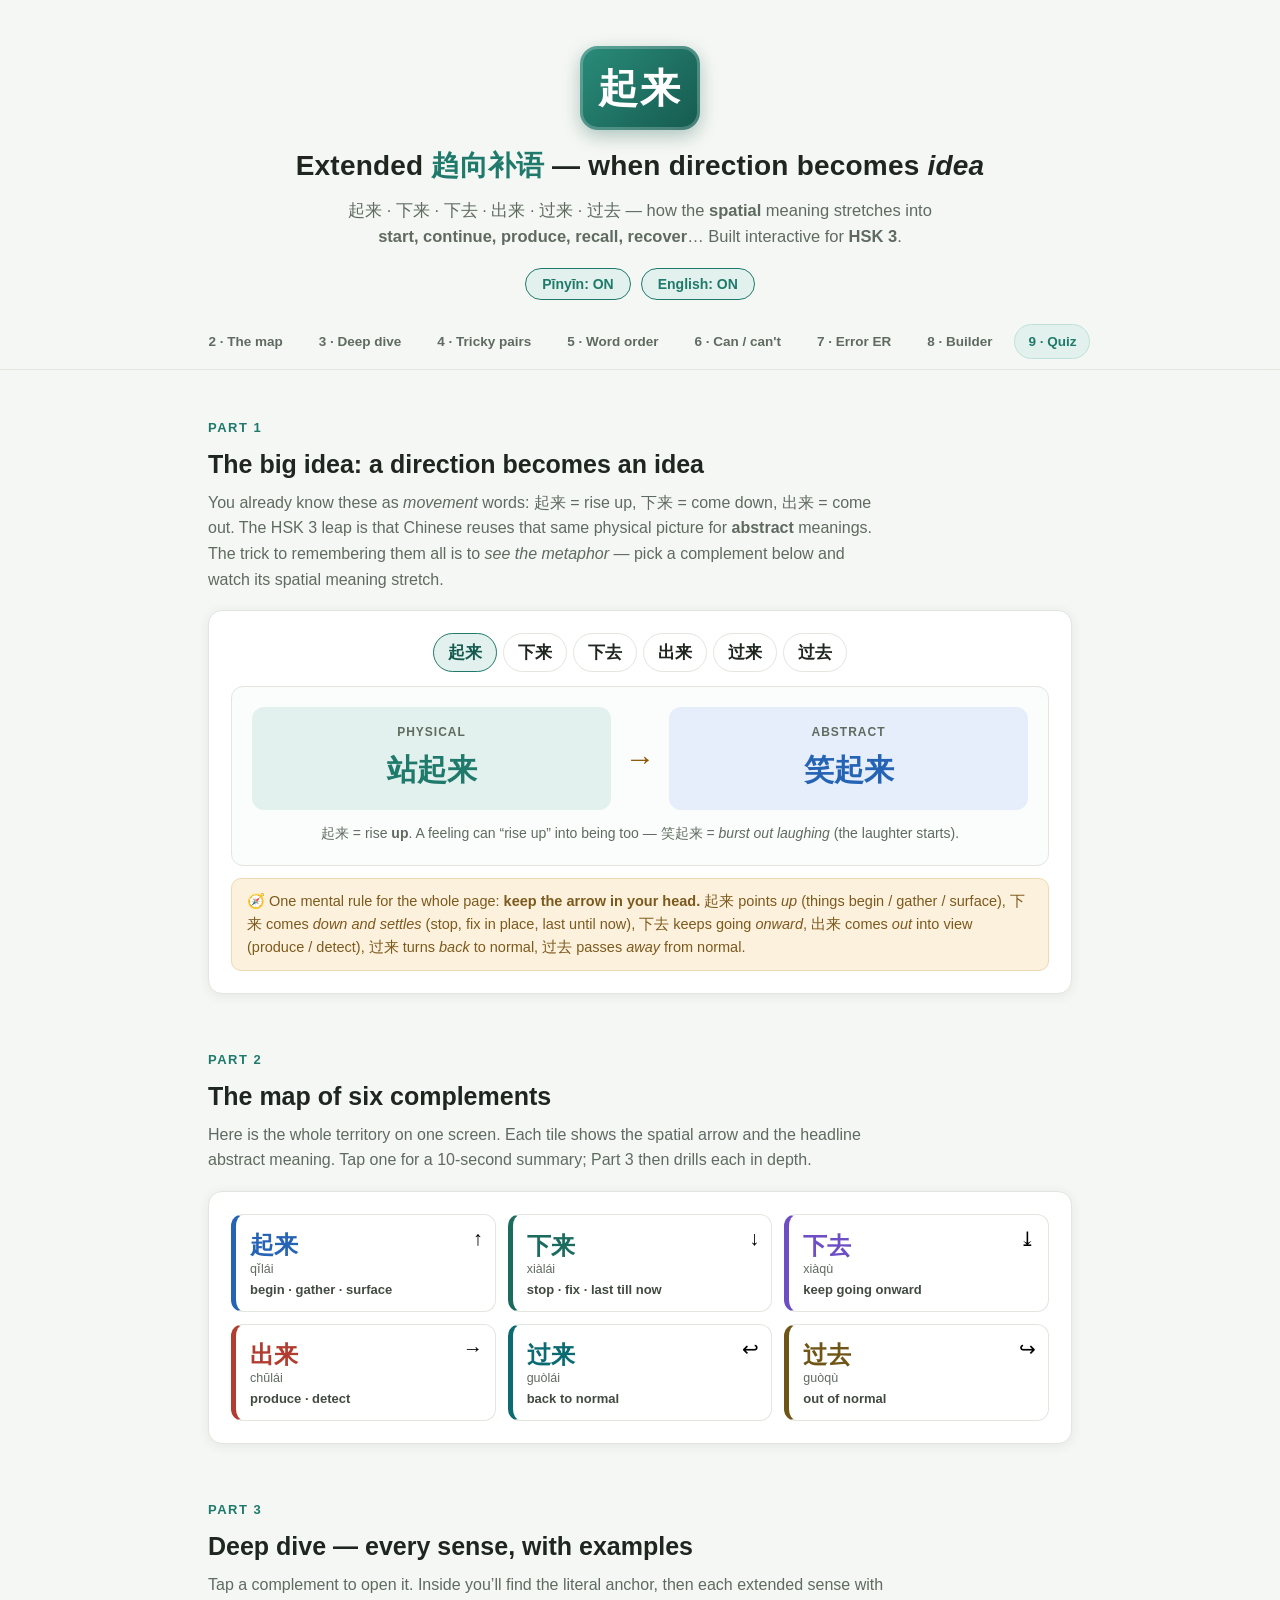
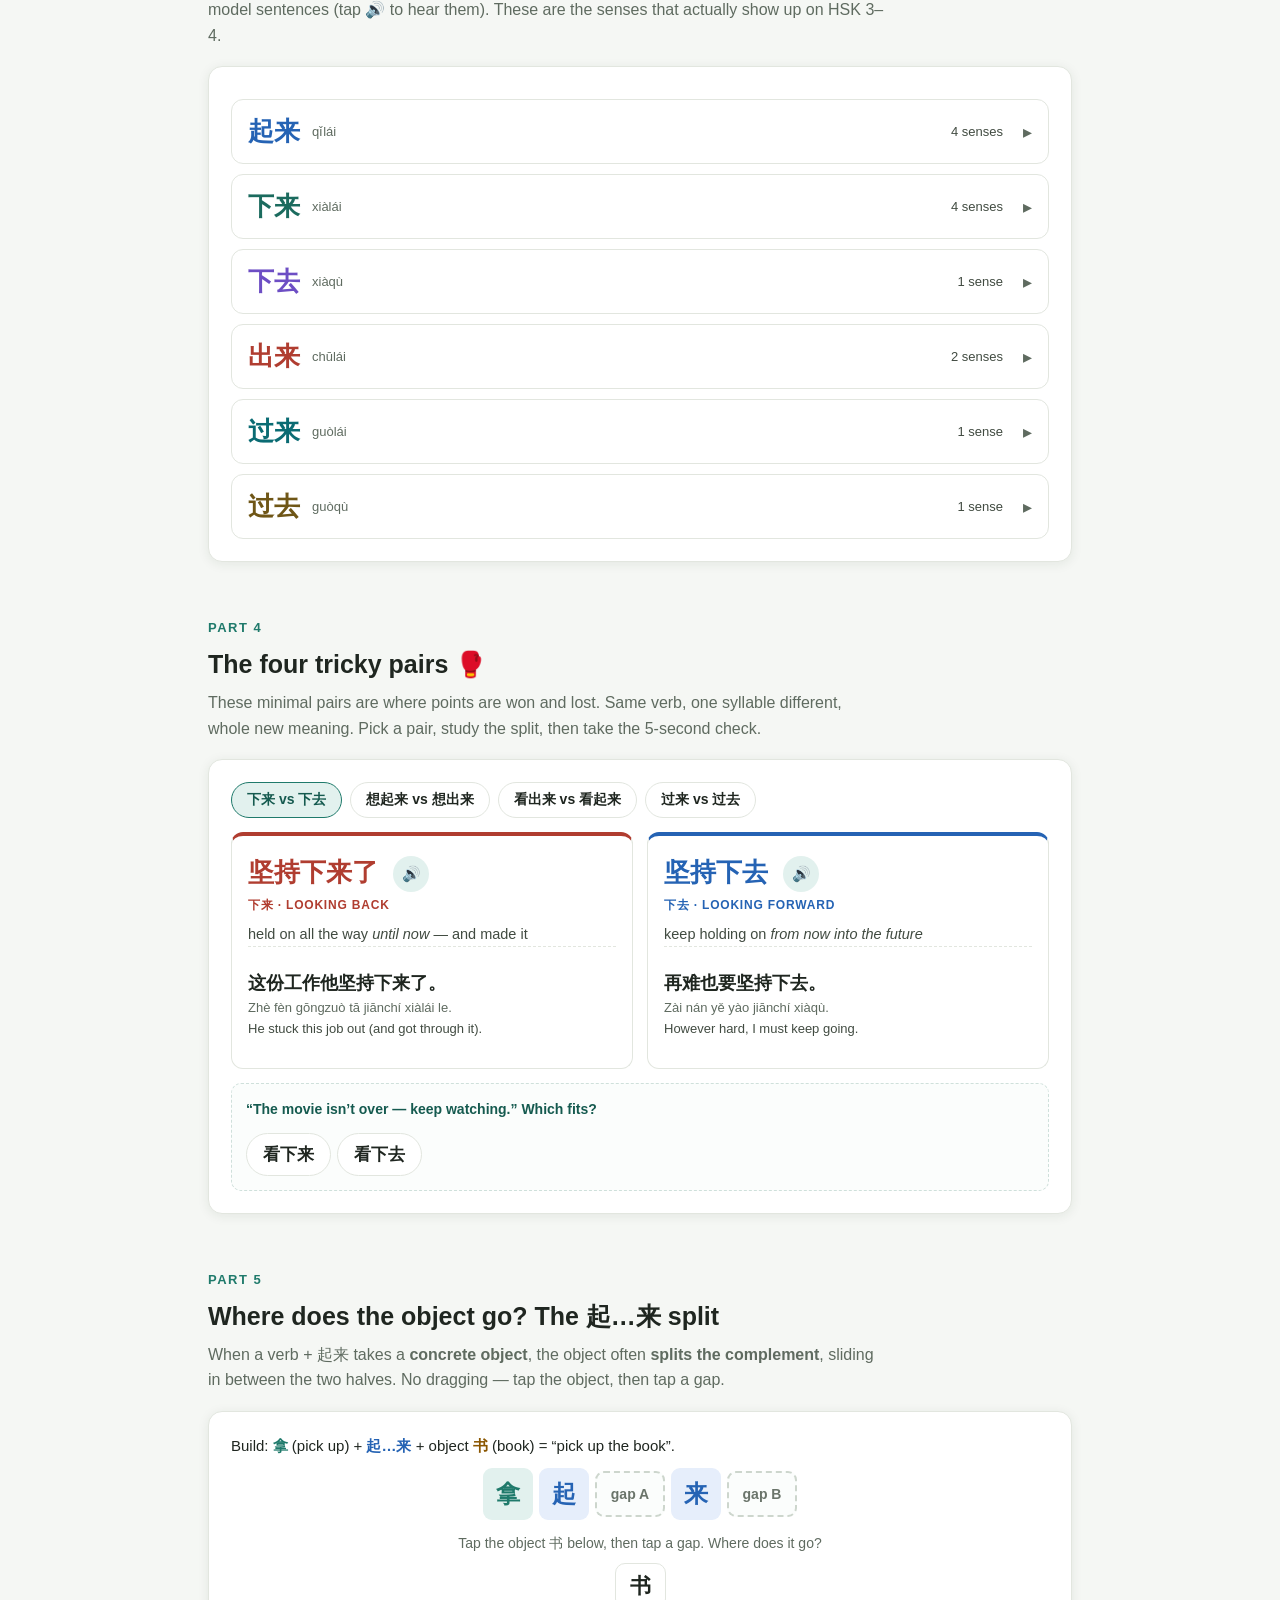
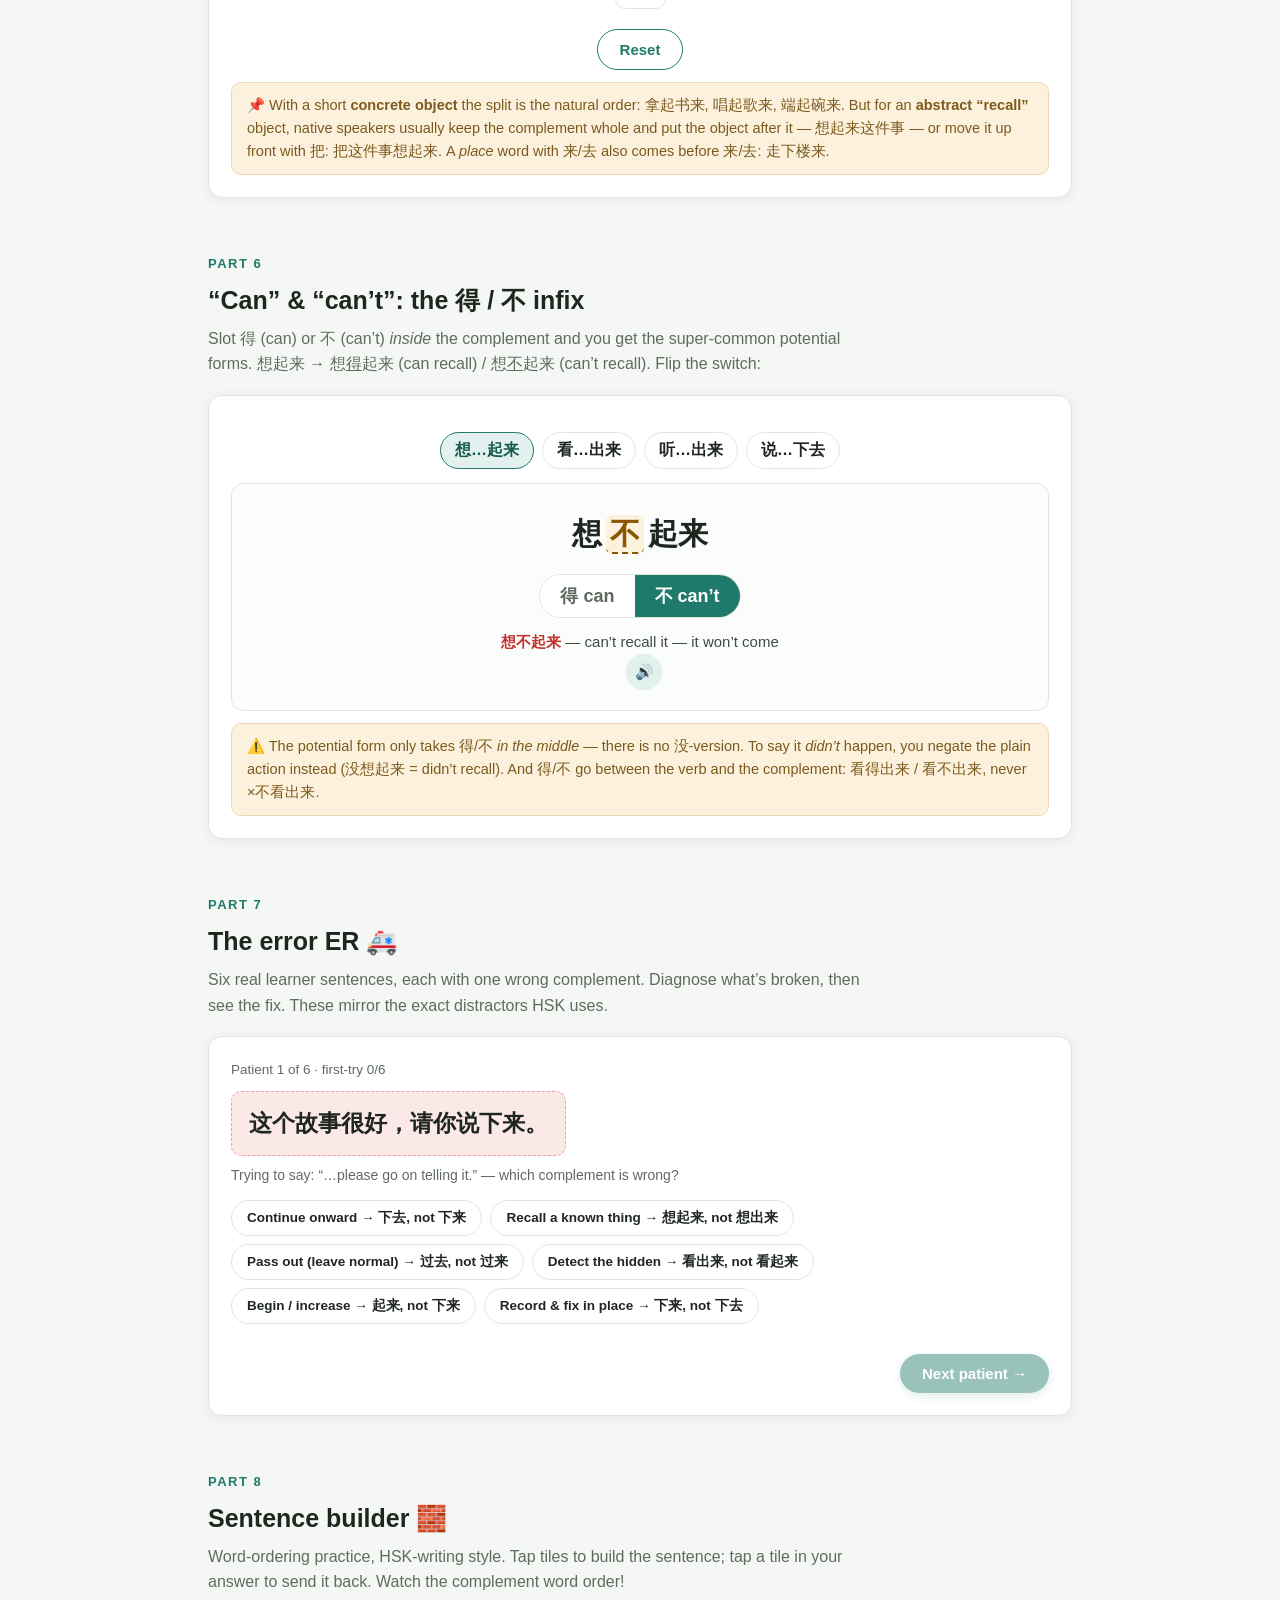
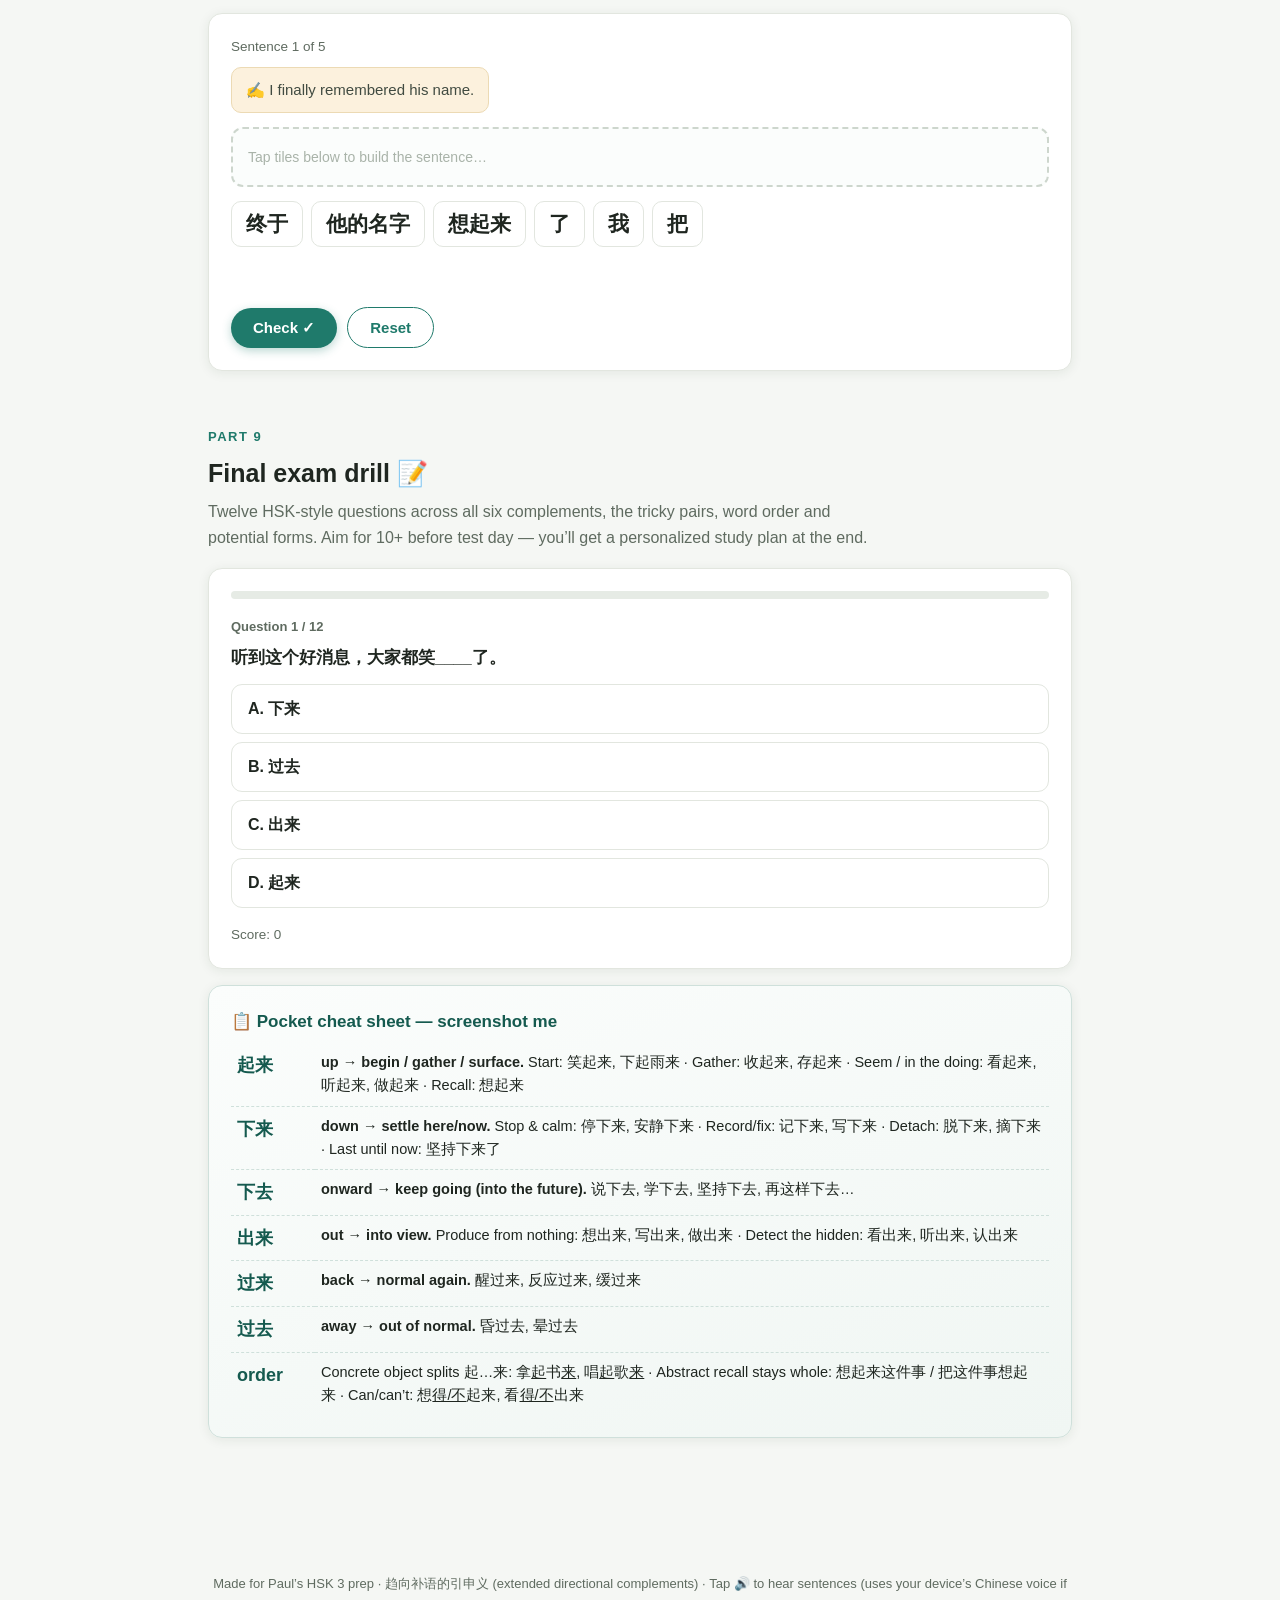
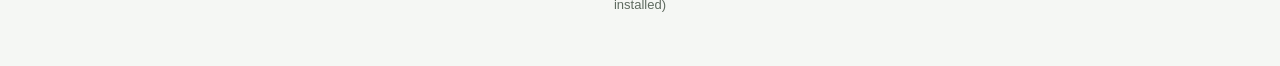
==== directional-complements/index.html @ 47e2c1ad "Add files via upload" ====
<!DOCTYPE html>
<html lang="en">
<head>
<meta charset="UTF-8">
<meta name="viewport" content="width=device-width, initial-scale=1.0">
<title>趋向补语的引申义 — Extended Directional Complements · HSK 3</title>
<style>
  :root{
    --paper:#f5f7f4; --card:#ffffff; --ink:#1f2620; --muted:#5f6b60;
    --teal:#1f7a6b; --teal-soft:#e2f1ee; --teal-deep:#155a4f;
    --amber:#8a5600; --amber-soft:#fcf1dd;
    --rise:#2563b4; --rise-soft:#e6eefb;        /* 起来 up */
    --settle:#1b6b5e; --settle-soft:#e2f1ee;    /* 下来 settle */
    --flow:#6d4ec4; --flow-soft:#efeafb;        /* 下去 continue */
    --emerge:#b03d30; --emerge-soft:#fbe9e6;    /* 出来 out */
    --back:#0a6b73; --back-soft:#dcf1f2;        /* 过来 regain */
    --away:#6f5616; --away-soft:#f7efd6;        /* 过去 lose */
    --green:#247a52; --green-soft:#e4f4ec;
    --red:#c2342c; --red-soft:#fbe9e7;
    --line:#e2e6df; --shadow:0 2px 12px rgba(30,45,30,.08);
    --radius:14px;
    --hanzi:"PingFang SC","Hiragino Sans GB","Noto Sans SC","Microsoft YaHei",sans-serif;
  }
  *{box-sizing:border-box;margin:0;padding:0}
  html{scroll-behavior:smooth}
  body{
    background:var(--paper); color:var(--ink);
    font-family:-apple-system,BlinkMacSystemFont,"Segoe UI",Roboto,"Helvetica Neue",Arial,var(--hanzi);
    line-height:1.6;
  }
  .zh{font-family:var(--hanzi)}
  main{max-width:900px;margin:0 auto;padding:0 18px 90px}

  /* header */
  header{text-align:center;padding:46px 18px 14px;max-width:900px;margin:0 auto}
  .seal{
    display:inline-flex;align-items:center;justify-content:center;gap:2px;
    padding:10px 18px;border-radius:18px;
    background:linear-gradient(135deg,#2a8c7a,#155a4f);
    color:#fff;font-size:40px;font-family:var(--hanzi);font-weight:700;
    box-shadow:0 6px 18px rgba(21,90,79,.32), inset 0 0 0 3px rgba(255,255,255,.22);
    margin-bottom:14px;user-select:none;letter-spacing:2px;
  }
  header h1{font-size:28px;letter-spacing:.2px}
  header h1 .zh{color:var(--teal)}
  header .sub{color:var(--muted);font-size:16.5px;max-width:600px;margin:8px auto 0}
  .toggles{display:flex;gap:10px;justify-content:center;margin-top:18px;flex-wrap:wrap}
  .toggle{
    border:1.5px solid var(--line);background:var(--card);color:var(--muted);
    border-radius:999px;padding:7px 16px;font-size:14px;cursor:pointer;transition:all .2s;font-weight:600;
  }
  .toggle.on{border-color:var(--teal);color:var(--teal);background:var(--teal-soft)}
  .toggle:focus-visible{outline:2px solid var(--teal);outline-offset:2px}

  /* nav */
  nav{
    position:sticky;top:0;z-index:50;background:rgba(245,247,244,.93);
    -webkit-backdrop-filter:blur(8px);backdrop-filter:blur(8px);border-bottom:1px solid var(--line);
    padding:10px 12px;margin-bottom:8px;
  }
  .nav-inner{max-width:900px;margin:0 auto;display:flex;gap:8px;overflow-x:auto;scrollbar-width:none}
  .nav-inner::-webkit-scrollbar{display:none}
  nav a{
    flex:0 0 auto;text-decoration:none;color:var(--muted);font-size:13.5px;font-weight:600;
    padding:6px 13px;border-radius:999px;border:1px solid transparent;white-space:nowrap;
  }
  nav a.active{color:var(--teal);background:var(--teal-soft);border-color:#bfe0d8}
  nav a:focus-visible{outline:2px solid var(--teal);outline-offset:2px}

  /* sections / cards */
  section{padding-top:36px;scroll-margin-top:64px}
  .kicker{color:var(--teal);font-weight:700;font-size:13px;text-transform:uppercase;letter-spacing:1.5px}
  section>h2{font-size:25px;margin:4px 0 6px}
  .lede{color:var(--muted);max-width:680px;margin-bottom:18px;font-size:16px}
  .card{
    background:var(--card);border:1px solid var(--line);border-radius:var(--radius);
    box-shadow:var(--shadow);padding:22px;margin-bottom:16px;
  }
  .pill-note{
    display:block;background:var(--amber-soft);border:1px solid #ecdab4;color:#7c5a1d;
    border-radius:10px;padding:11px 15px;font-size:14.5px;margin-top:12px;
  }

  /* example rows */
  .ex{padding:12px 0;border-top:1px dashed var(--line)}
  .ex:first-child{border-top:none}
  .ex .zh-line{font-family:var(--hanzi);font-size:21px;font-weight:600}
  .ex .py{color:var(--muted);font-size:14.5px;margin-top:1px}
  .ex .en{color:#414b41;font-size:14.5px;margin-top:1px}
  body.hide-py .py{display:none}
  body.hide-en .en{display:none}
  .hl{border-radius:5px;padding:0 3px;font-weight:800}
  .speak{
    border:none;background:var(--teal-soft);color:var(--teal);cursor:pointer;
    width:36px;height:36px;border-radius:50%;font-size:15px;vertical-align:middle;
    margin-left:8px;transition:transform .15s;
  }
  .speak:hover{transform:scale(1.12)}
  .speak:focus-visible{outline:2px solid var(--teal);outline-offset:2px}

  .btn{
    display:inline-block;border:none;background:var(--teal);color:#fff;font-weight:700;
    font-size:15px;padding:11px 22px;border-radius:999px;cursor:pointer;margin-top:14px;
    box-shadow:0 3px 10px rgba(31,122,107,.3);transition:all .2s;
  }
  .btn:hover{background:var(--teal-deep);transform:translateY(-1px)}
  .btn:focus-visible{outline:2px solid var(--teal-deep);outline-offset:2px}
  .btn.secondary{background:var(--card);color:var(--teal);border:1.5px solid var(--teal);box-shadow:none}
  .btn:disabled{opacity:.45;cursor:default;transform:none}

  footer{text-align:center;color:var(--muted);font-size:13px;padding:30px 18px 50px;max-width:900px;margin:0 auto}

  /* ---- metaphor stage (section 1) ---- */
  .stage{background:#fbfdfc;border:1px solid var(--line);border-radius:12px;padding:20px;margin-top:6px}
  .metaphor-row{display:flex;align-items:center;gap:14px;flex-wrap:wrap;justify-content:center;text-align:center}
  @media(max-width:430px){
    .metaphor-row{flex-direction:column}
    .marrow{transform:rotate(90deg)}
    .mphys,.mabstract{width:100%;min-width:0}
  }
  .mphys,.mabstract{flex:1 1 180px;min-width:160px;border-radius:12px;padding:16px}
  .mphys{background:var(--teal-soft)}
  .mabstract{background:var(--rise-soft)}
  .mphys .big,.mabstract .big{font-family:var(--hanzi);font-size:30px;font-weight:700}
  .marrow{font-size:30px;color:var(--amber);flex:0 0 auto}
  .mlabel{font-size:12px;font-weight:700;text-transform:uppercase;letter-spacing:1px;color:var(--muted);margin-bottom:4px}
  .mphys .big{color:var(--teal)} .mabstract .big{color:var(--rise)}
  .mcap{color:var(--muted);font-size:14px;margin-top:12px;text-align:center;min-height:20px}
  .metaphor-tabs{display:flex;gap:6px;flex-wrap:wrap;justify-content:center;margin-bottom:14px}
  .mtab{
    border:1.5px solid var(--line);background:var(--card);border-radius:999px;
    padding:7px 14px;font-family:var(--hanzi);font-size:17px;font-weight:700;cursor:pointer;color:var(--ink);transition:all .15s;
  }
  .mtab:hover{border-color:var(--teal)}
  .mtab.on{border-color:var(--teal);background:var(--teal-soft);color:var(--teal-deep)}
  .mtab:focus-visible{outline:2px solid var(--teal);outline-offset:2px}

  /* ---- compass map (section 2) ---- */
  .map-grid{display:grid;grid-template-columns:repeat(3,1fr);gap:12px}
  @media(max-width:640px){.map-grid{grid-template-columns:1fr 1fr}}
  .map-cell{
    border:1.5px solid var(--line);border-radius:12px;padding:14px;cursor:pointer;background:var(--card);
    text-align:left;transition:all .18s;position:relative;
  }
  .map-cell:hover{transform:translateY(-2px);box-shadow:var(--shadow)}
  .map-cell:focus-visible{outline:2px solid var(--teal);outline-offset:2px}
  .map-cell .mc-zh{font-family:var(--hanzi);font-size:24px;font-weight:700;padding-right:26px}
  .map-cell .mc-py{font-size:12.5px;color:var(--muted)}
  .map-cell .mc-arrow{position:absolute;top:12px;right:12px;font-size:20px}
  .map-cell .mc-gloss{font-size:13px;color:#414b41;margin-top:6px;font-weight:600}
  .mc-rise{border-left:5px solid var(--rise)} .mc-rise .mc-zh{color:var(--rise)}
  .mc-settle{border-left:5px solid var(--settle)} .mc-settle .mc-zh{color:var(--settle)}
  .mc-flow{border-left:5px solid var(--flow)} .mc-flow .mc-zh{color:var(--flow)}
  .mc-emerge{border-left:5px solid var(--emerge)} .mc-emerge .mc-zh{color:var(--emerge)}
  .mc-back{border-left:5px solid var(--back)} .mc-back .mc-zh{color:var(--back)}
  .mc-away{border-left:5px solid var(--away)} .mc-away .mc-zh{color:var(--away)}
  .map-detail{margin-top:14px;border:1px solid var(--line);border-radius:12px;padding:16px;background:#fbfdfc;display:none}
  .map-detail.show{display:block;animation:fade .35s}
  @keyframes fade{from{opacity:0;transform:translateY(6px)}to{opacity:1;transform:none}}

  /* ---- deep dive sense chips ---- */
  .sense{display:flex;gap:12px;align-items:flex-start;padding:14px 0;border-top:1px dashed var(--line)}
  .sense:first-of-type{border-top:none}
  .sense .badge{
    flex:0 0 auto;width:34px;height:34px;border-radius:9px;display:flex;align-items:center;justify-content:center;
    font-weight:800;font-size:15px;color:#fff;margin-top:2px;
  }
  .sense .s-body{flex:1 1 auto}
  .sense .s-title{font-weight:700;font-size:15.5px}
  .sense .s-gloss{color:var(--muted);font-size:13.5px;margin-bottom:4px}
  .acc-head{
    width:100%;text-align:left;border:1px solid var(--line);background:var(--card);border-radius:12px;
    padding:14px 16px;cursor:pointer;display:flex;align-items:center;gap:12px;transition:all .15s;margin-top:10px;
  }
  .acc-head:hover{border-color:var(--teal)}
  .acc-head:focus-visible{outline:2px solid var(--teal);outline-offset:2px}
  .acc-head .ah-zh{font-family:var(--hanzi);font-size:26px;font-weight:700}
  .acc-head .ah-py{font-size:13px;color:var(--muted)}
  .acc-head .ah-lit{font-size:13px;color:#414b41;margin-left:auto;text-align:right}
  .acc-head .chev{flex:0 0 auto;transition:transform .25s;color:var(--muted);font-size:18px;margin-left:8px}
  .acc-head[aria-expanded="true"] .chev{transform:rotate(90deg)}
  .acc-body{display:none;padding:6px 4px 4px;border-left:3px solid var(--line);margin:8px 0 6px 14px;padding-left:16px}
  .acc-body.show{display:block;animation:fade .3s}

  /* ---- contrast flip cards ---- */
  .flip-wrap{display:grid;grid-template-columns:1fr 1fr;gap:14px}
  @media(max-width:640px){.flip-wrap{grid-template-columns:1fr}}
  .vs-card{border:1.5px solid var(--line);border-radius:12px;padding:16px;background:var(--card)}
  .vs-card.left{border-top:4px solid var(--emerge)}
  .vs-card.right{border-top:4px solid var(--rise)}
  .vs-zh{font-family:var(--hanzi);font-size:26px;font-weight:800}
  .vs-tag{font-size:12px;font-weight:700;text-transform:uppercase;letter-spacing:.8px;margin-top:2px}
  .vs-card.left .vs-zh{color:var(--emerge)} .vs-card.left .vs-tag{color:var(--emerge)}
  .vs-card.right .vs-zh{color:var(--rise)} .vs-card.right .vs-tag{color:var(--rise)}
  .vs-mean{font-size:14.5px;margin-top:8px;color:#414b41}
  .vs-ex{margin-top:10px;font-family:var(--hanzi);font-size:18px;font-weight:600}
  .vs-py{font-size:13px;color:var(--muted)}
  .vs-en{font-size:13px;color:#414b41}
  .contrast-tabs{display:flex;gap:8px;flex-wrap:wrap;margin-bottom:14px}
  .ctab{
    border:1.5px solid var(--line);background:var(--card);border-radius:999px;padding:8px 15px;
    font-size:14px;font-weight:700;cursor:pointer;color:var(--ink);transition:all .15s;
  }
  .ctab:hover{border-color:var(--teal)}
  .ctab.on{border-color:var(--teal);background:var(--teal-soft);color:var(--teal-deep)}
  .ctab:focus-visible{outline:2px solid var(--teal);outline-offset:2px}
  .mini-q{margin-top:14px;background:#fbfdfc;border:1px dashed #cfe0db;border-radius:10px;padding:14px}
  .mini-q .q{font-size:14px;font-weight:700;color:var(--teal-deep);margin-bottom:8px}
  .mini-q .opt{
    display:inline-block;margin:5px 6px 0 0;padding:9px 16px;border-radius:999px;border:1.5px solid var(--line);
    background:var(--card);cursor:pointer;font-family:var(--hanzi);font-size:17px;font-weight:700;color:var(--ink);transition:all .15s;
  }
  .mini-q .opt:hover{border-color:var(--teal)}
  .mini-q .opt.right{border-color:var(--green);background:var(--green-soft);color:var(--green)}
  .mini-q .opt.wrong{border-color:var(--red);background:var(--red-soft);color:var(--red);animation:shake .35s}
  .mini-q .fb{display:none;margin-top:10px;font-size:14px;color:#414b41}
  .mini-q .fb.show{display:block}
  @keyframes shake{0%,100%{transform:translateX(0)}25%{transform:translateX(-5px)}75%{transform:translateX(5px)}}

  /* ---- split / word-order workshop ---- */
  .slotline{display:flex;flex-wrap:wrap;gap:6px;align-items:center;justify-content:center;font-family:var(--hanzi);font-size:24px;font-weight:700;margin:10px 0}
  .tok{padding:6px 12px;border-radius:9px;border:1.5px solid transparent}
  .t-v{background:var(--teal-soft);color:var(--teal)}
  .t-d{background:var(--rise-soft);color:var(--rise)}
  .t-o{background:var(--amber-soft);color:var(--amber)}
  .drop{min-width:70px;min-height:46px;border:2px dashed #cdd6cd;border-radius:9px;display:inline-flex;align-items:center;justify-content:center;background:#fbfdfc;color:#6a746a;font-size:14px;font-weight:600;padding:0 8px}
  .drop.filled{border-style:solid;border-color:var(--amber);background:var(--amber-soft);color:var(--amber);font-family:var(--hanzi);font-size:24px;font-weight:700}
  .drop:focus-visible{outline:2px solid var(--teal);outline-offset:2px}
  .drop.incorrect{border-color:var(--red);background:var(--red-soft);animation:shake .35s}
  .split-controls{display:flex;gap:10px;justify-content:center;flex-wrap:wrap;margin-top:6px}
  .tile.armed{border-color:var(--amber);background:var(--amber-soft);color:var(--amber);box-shadow:0 0 0 3px rgba(138,86,0,.22);opacity:1}

  /* ---- potential lab ---- */
  .pot-stage{text-align:center;background:#fbfdfc;border:1px solid var(--line);border-radius:12px;padding:20px}
  .pot-line{font-family:var(--hanzi);font-size:30px;font-weight:800;margin:6px 0}
  .pot-seg{padding:2px 4px;border-radius:6px}
  .pot-infix{background:var(--amber-soft);color:var(--amber);cursor:pointer;border-bottom:2px dashed var(--amber)}
  .pot-switch{display:inline-flex;border:1.5px solid var(--line);border-radius:999px;overflow:hidden;margin-top:10px}
  .pot-switch button{border:none;background:var(--card);padding:9px 20px;font-family:var(--hanzi);font-size:18px;font-weight:700;cursor:pointer;color:var(--muted)}
  .pot-switch button.on{background:var(--teal);color:#fff}
  .pot-switch button:focus-visible{outline:2px solid var(--teal);outline-offset:-2px}
  .pot-infix:focus-visible{outline:2px solid var(--amber);outline-offset:2px}
  .pot-mean{margin-top:12px;font-size:15px;color:#414b41;min-height:24px}
  .pot-pick{display:flex;gap:8px;justify-content:center;flex-wrap:wrap;margin-top:14px}
  .pot-pick button{
    border:1.5px solid var(--line);background:var(--card);border-radius:999px;padding:7px 14px;
    font-family:var(--hanzi);font-size:16px;font-weight:700;cursor:pointer;color:var(--ink);transition:all .15s;
  }
  .pot-pick button.on{border-color:var(--teal);background:var(--teal-soft);color:var(--teal-deep)}
  .pot-pick button:focus-visible{outline:2px solid var(--teal);outline-offset:2px}

  /* ---- error ER ---- */
  .patient .sick{
    font-family:var(--hanzi);font-size:23px;font-weight:700;background:var(--red-soft);
    border:1.5px dashed #eaa49d;border-radius:10px;padding:13px 17px;display:inline-block;max-width:100%;
  }
  .er-count{color:var(--muted);font-size:13.5px}
  .diagnosis{margin-top:14px;display:flex;flex-wrap:wrap;gap:8px}
  .diag-btn{
    border:1.5px solid var(--line);background:var(--card);border-radius:999px;padding:8px 15px;
    font-size:13.5px;font-weight:600;cursor:pointer;color:var(--ink);transition:all .15s;
  }
  .diag-btn:hover{border-color:var(--amber)}
  .diag-btn.right{border-color:var(--green);background:var(--green-soft);color:var(--green)}
  .diag-btn.wrong{border-color:var(--red);background:var(--red-soft);color:var(--red);animation:shake .35s}
  .diag-btn:focus-visible{outline:2px solid var(--teal);outline-offset:2px}
  .cure{display:none;margin-top:14px;border-top:1px dashed var(--line);padding-top:12px}
  .cure.show{display:block;animation:fade .4s}
  .cure .good{font-family:var(--hanzi);font-size:21px;font-weight:700;color:var(--green)}

  /* ---- builder ---- */
  .answer-line{
    min-height:60px;border:2px dashed #cdd6cd;border-radius:12px;margin-top:14px;padding:9px;
    display:flex;flex-wrap:wrap;align-items:center;gap:6px;background:#fbfdfc;
  }
  .answer-line.correct{border-color:var(--green);background:var(--green-soft)}
  .answer-line.incorrect{border-color:var(--red);animation:shake .35s}
  .tile{
    border:1.5px solid var(--line);background:var(--card);border-radius:10px;font-family:var(--hanzi);
    font-size:21px;font-weight:600;padding:8px 14px;cursor:pointer;transition:all .15s;color:var(--ink);
  }
  .tile:hover{border-color:var(--amber);transform:translateY(-2px)}
  .tile:focus-visible{outline:2px solid var(--teal);outline-offset:2px}
  .tile.used{opacity:.25;pointer-events:none}
  .tile.in-answer:hover{border-color:var(--red);background:var(--red-soft)}
  .tile-tray{margin-top:14px;display:flex;flex-wrap:wrap;gap:8px}
  .build-controls{margin-top:14px;display:flex;gap:10px;flex-wrap:wrap;align-items:center}
  .build-fb{font-size:14.5px;min-height:22px;margin-top:10px;font-weight:600}
  .build-fb.ok{color:var(--green)} .build-fb.no{color:var(--red)}
  .build-target{font-size:15px;color:#414b41;background:var(--amber-soft);border:1px solid #ecdab4;border-radius:10px;padding:10px 14px;display:inline-block}

  /* ---- quiz ---- */
  .quiz-progress{height:8px;background:#e6ebe5;border-radius:99px;overflow:hidden;margin-bottom:18px}
  .quiz-progress>div{height:100%;width:0;background:linear-gradient(90deg,var(--teal),var(--amber));transition:width .4s}
  .q-text{font-size:16.5px;font-weight:700}
  .q-opts{margin-top:14px}
  .q-opt{
    display:block;width:100%;text-align:left;margin-top:8px;padding:12px 16px;border-radius:11px;
    border:1.5px solid var(--line);background:var(--card);cursor:pointer;font-size:16px;font-family:var(--hanzi);
    font-weight:600;color:var(--ink);transition:all .15s;line-height:1.5;
  }
  .q-opt:hover{border-color:var(--amber)}
  .q-opt.right{border-color:var(--green);background:var(--green-soft)}
  .q-opt.wrong{border-color:var(--red);background:var(--red-soft)}
  .q-opt:disabled{cursor:default}
  .q-opt:focus-visible{outline:2px solid var(--teal);outline-offset:2px}
  .q-expl{display:none;margin-top:12px;background:var(--amber-soft);border:1px solid #ecdab4;border-radius:10px;padding:12px 15px;font-size:14.5px}
  .q-expl.show{display:block;animation:fade .4s}
  .q-foot{display:flex;justify-content:space-between;align-items:center;margin-top:16px}
  .score-big{font-size:42px;font-weight:800;color:var(--teal)}

  /* cheat sheet */
  .cheat{background:linear-gradient(160deg,#fbfdfc,#f0f6f3);border:1.5px solid #cfe0db}
  .cheat h3{font-size:17px;color:var(--teal-deep);margin-bottom:8px}
  .cheat table{width:100%;border-collapse:collapse;font-size:14.5px}
  .cheat td{padding:8px 6px;border-top:1px dashed #cfe0db;vertical-align:top}
  .cheat td:first-child{font-family:var(--hanzi);font-weight:700;color:var(--teal-deep);white-space:nowrap;width:84px;font-size:18px}
  .cheat tr:first-child td{border-top:none}

  /* reduced motion */
  @media (prefers-reduced-motion:reduce){
    html{scroll-behavior:auto}
    *{animation:none !important;transition:none !important}
  }
</style>
</head>
<body>

<header>
  <div class="seal zh" aria-hidden="true">起来</div>
  <h1>Extended <span class="zh">趋向补语</span> — when direction becomes <em>idea</em></h1>
  <p class="sub">起来 · 下来 · 下去 · 出来 · 过来 · 过去 — how the <strong>spatial</strong> meaning stretches into <strong>start, continue, produce, recall, recover</strong>… Built interactive for <strong>HSK 3</strong>.</p>
  <div class="toggles">
    <button class="toggle on" id="togglePy" aria-pressed="true">Pīnyīn: ON</button>
    <button class="toggle on" id="toggleEn" aria-pressed="true">English: ON</button>
  </div>
</header>

<nav aria-label="Sections">
  <div class="nav-inner">
    <a href="#idea" class="active">1 · The big idea</a>
    <a href="#map">2 · The map</a>
    <a href="#deep">3 · Deep dive</a>
    <a href="#contrasts">4 · Tricky pairs</a>
    <a href="#split">5 · Word order</a>
    <a href="#potential">6 · Can / can't</a>
    <a href="#hospital">7 · Error ER</a>
    <a href="#builder">8 · Builder</a>
    <a href="#quiz">9 · Quiz</a>
  </div>
</nav>

<main>
<!-- ===== 1 · BIG IDEA ===== -->
<section id="idea">
  <span class="kicker">Part 1</span>
  <h2>The big idea: a direction becomes an idea</h2>
  <p class="lede">You already know these as <em>movement</em> words: 起来 = rise up, 下来 = come down, 出来 = come out. The HSK 3 leap is that Chinese reuses that same physical picture for <strong>abstract</strong> meanings. The trick to remembering them all is to <em>see the metaphor</em> — pick a complement below and watch its spatial meaning stretch.</p>

  <div class="card">
    <div class="metaphor-tabs" id="mTabs" role="group" aria-label="Choose a complement"></div>
    <div class="stage">
      <div class="metaphor-row">
        <div class="mphys"><div class="mlabel">Physical</div><div class="big zh" id="mPhys">站起来</div></div>
        <div class="marrow" aria-hidden="true">→</div>
        <div class="mabstract"><div class="mlabel">Abstract</div><div class="big zh" id="mAbs">笑起来</div></div>
      </div>
      <div class="mcap" id="mCap" role="status">起来 = rise <strong>up</strong>. A feeling or action can “rise up” into being too — that’s how 笑起来 means <em>burst out laughing</em>.</div>
    </div>
    <p class="pill-note">🧭 One mental rule for the whole page: <strong>keep the arrow in your head.</strong> 起来 points <em>up</em> (things begin / gather / surface), 下来 comes <em>down and settles</em> (stop, fix in place, last until now), 下去 keeps going <em>onward</em>, 出来 comes <em>out</em> into view (produce / detect), 过来 turns <em>back</em> to normal, 过去 passes <em>away</em> from normal.</p>
  </div>
</section>

<!-- ===== 2 · THE MAP ===== -->
<section id="map">
  <span class="kicker">Part 2</span>
  <h2>The map of six complements</h2>
  <p class="lede">Here is the whole territory on one screen. Each tile shows the spatial arrow and the headline abstract meaning. Tap one for a 10-second summary; Part 3 then drills each in depth.</p>
  <div class="card">
    <div class="map-grid" id="mapGrid"></div>
    <div class="map-detail" id="mapDetail" role="status"></div>
  </div>
</section>

<!-- ===== 3 · DEEP DIVE ===== -->
<section id="deep">
  <span class="kicker">Part 3</span>
  <h2>Deep dive — every sense, with examples</h2>
  <p class="lede">Tap a complement to open it. Inside you’ll find the literal anchor, then each extended sense with model sentences (tap 🔊 to hear them). These are the senses that actually show up on HSK 3–4.</p>
  <div class="card" id="deepWrap"></div>
</section>

<!-- ===== 4 · TRICKY PAIRS ===== -->
<section id="contrasts">
  <span class="kicker">Part 4</span>
  <h2>The four tricky pairs 🥊</h2>
  <p class="lede">These minimal pairs are where points are won and lost. Same verb, one syllable different, whole new meaning. Pick a pair, study the split, then take the 5-second check.</p>
  <div class="card">
    <div class="contrast-tabs" id="cTabs" role="group" aria-label="Choose a contrast"></div>
    <div class="flip-wrap">
      <div class="vs-card left">
        <div class="vs-zh zh" id="vsLZh"></div>
        <div class="vs-tag" id="vsLTag"></div>
        <div class="vs-mean" id="vsLMean"></div>
        <div class="ex"><div class="vs-ex zh" id="vsLEx"></div><div class="vs-py" id="vsLPy"></div><div class="vs-en" id="vsLEn"></div></div>
      </div>
      <div class="vs-card right">
        <div class="vs-zh zh" id="vsRZh"></div>
        <div class="vs-tag" id="vsRTag"></div>
        <div class="vs-mean" id="vsRMean"></div>
        <div class="ex"><div class="vs-ex zh" id="vsREx"></div><div class="vs-py" id="vsRPy"></div><div class="vs-en" id="vsREn"></div></div>
      </div>
    </div>
    <div class="mini-q" id="cQ">
      <div class="q" id="cQText"></div>
      <div id="cQOpts"></div>
      <div class="fb" id="cQFb"></div>
    </div>
  </div>
</section>

<!-- ===== 5 · WORD ORDER ===== -->
<section id="split">
  <span class="kicker">Part 5</span>
  <h2>Where does the object go? The 起…来 split</h2>
  <p class="lede">When a verb + 起来 takes a <strong>concrete object</strong>, the object often <strong>splits the complement</strong>, sliding in between the two halves. No dragging — tap the object, then tap a gap.</p>
  <div class="card">
    <p style="font-size:15px;margin-bottom:6px">Build: <strong style="color:var(--teal)">拿</strong> (pick up) + <strong style="color:var(--rise)">起…来</strong> + object <strong style="color:var(--amber)">书</strong> (book) = “pick up the book”.</p>
    <div class="slotline" id="splitLine"></div>
    <div class="mcap" id="splitCap" role="status">Tap the object tile below, then tap a gap.</div>
    <div style="text-align:center;margin-top:8px"><button class="tile zh" id="splitObj" style="display:inline-block">书</button></div>
    <div class="split-controls"><button class="btn secondary" id="splitReset">Reset</button></div>
    <p class="pill-note">📌 With a short <strong>concrete object</strong> the split is the natural order: <span class="zh">拿起书来</span>, <span class="zh">唱起歌来</span>, <span class="zh">端起碗来</span>. But for an <strong>abstract “recall”</strong> object, native speakers usually keep the complement whole and put the object after it — <span class="zh">想起来这件事</span> — or move it up front with 把: <span class="zh">把这件事想起来</span>. A <em>place</em> word with 来/去 also comes before 来/去: <span class="zh">走下楼来</span>.</p>
  </div>
</section>

<!-- ===== 6 · POTENTIAL ===== -->
<section id="potential">
  <span class="kicker">Part 6</span>
  <h2>“Can” &amp; “can’t”: the 得 / 不 infix</h2>
  <p class="lede">Slot 得 (can) or 不 (can’t) <em>inside</em> the complement and you get the super-common potential forms. <span class="zh">想起来</span> → <span class="zh">想<u>得</u>起来</span> (can recall) / <span class="zh">想<u>不</u>起来</span> (can’t recall). Flip the switch:</p>
  <div class="card">
    <div class="pot-pick" id="potPick"></div>
    <div class="pot-stage" style="margin-top:14px">
      <div class="pot-line zh" id="potLine"></div>
      <div class="pot-switch" role="group" aria-label="can or cannot">
        <button id="potCan" class="zh">得 can</button>
        <button id="potCant" class="zh on">不 can’t</button>
      </div>
      <div class="pot-mean" id="potMean" role="status"></div>
      <button class="speak" id="potSpeak" title="Listen" aria-label="Listen">🔊</button>
    </div>
    <p class="pill-note">⚠️ The potential form only takes 得/不 <em>in the middle</em> — there is no 没-version. To say it <em>didn’t</em> happen, you negate the plain action instead (<span class="zh">没想起来</span> = didn’t recall). And 得/不 go between the verb and the complement: <span class="zh">看得出来 / 看不出来</span>, never <span class="zh">×不看出来</span>.</p>
  </div>
</section>

<!-- ===== 7 · ERROR ER ===== -->
<section id="hospital">
  <span class="kicker">Part 7</span>
  <h2>The error ER 🚑</h2>
  <p class="lede">Six real learner sentences, each with one wrong complement. Diagnose what’s broken, then see the fix. These mirror the exact distractors HSK uses.</p>
  <div class="card patient" id="erCard">
    <div class="er-count" id="erCount"></div>
    <div style="margin-top:10px"><span class="sick zh" id="erSick"></span></div>
    <div style="font-size:14px;color:var(--muted);margin-top:8px" id="erHint"></div>
    <div class="diagnosis" id="erDiag"></div>
    <div class="cure" id="erCure">
      <div style="font-size:13px;font-weight:700;color:var(--green);text-transform:uppercase;letter-spacing:1px">The fix</div>
      <div class="ex"><div class="good zh" id="erGoodZh"></div><div class="py" id="erGoodPy"></div><div class="en" id="erGoodEn"></div></div>
      <div style="font-size:14.5px;color:#414b41" id="erWhy" role="status"></div>
    </div>
    <div style="display:flex;justify-content:flex-end;margin-top:16px">
      <button class="btn" id="erNext" disabled>Next patient →</button>
    </div>
  </div>
</section>

<!-- ===== 8 · BUILDER ===== -->
<section id="builder">
  <span class="kicker">Part 8</span>
  <h2>Sentence builder 🧱</h2>
  <p class="lede">Word-ordering practice, HSK-writing style. Tap tiles to build the sentence; tap a tile in your answer to send it back. Watch the complement word order!</p>
  <div class="card">
    <div class="er-count" id="buildCount"></div>
    <div style="margin-top:10px"><span class="build-target" id="buildTarget"></span></div>
    <div class="answer-line" id="answerLine"></div>
    <div class="tile-tray" id="tileTray"></div>
    <div class="build-fb" id="buildFb" role="status"></div>
    <div class="build-controls">
      <button class="btn" id="buildCheck">Check ✓</button>
      <button class="btn secondary" id="buildReset">Reset</button>
      <button class="btn secondary" id="buildNext" style="display:none">Next →</button>
    </div>
  </div>
</section>

<!-- ===== 9 · QUIZ ===== -->
<section id="quiz">
  <span class="kicker">Part 9</span>
  <h2>Final exam drill 📝</h2>
  <p class="lede">Twelve HSK-style questions across all six complements, the tricky pairs, word order and potential forms. Aim for 10+ before test day — you’ll get a personalized study plan at the end.</p>
  <div class="card" id="quizCard">
    <div class="quiz-progress"><div id="quizBar"></div></div>
    <div id="quizBody"></div>
  </div>

  <div class="card cheat">
    <h3>📋 Pocket cheat sheet — screenshot me</h3>
    <table>
      <tr><td>起来</td><td><strong>up → begin / gather / surface.</strong> Start: 笑起来, 下起雨来 · Gather: 收起来, 存起来 · Seem / in the doing: 看起来, 听起来, 做起来 · Recall: 想起来</td></tr>
      <tr><td>下来</td><td><strong>down → settle here/now.</strong> Stop &amp; calm: 停下来, 安静下来 · Record/fix: 记下来, 写下来 · Detach: 脱下来, 摘下来 · Last until now: 坚持下来了</td></tr>
      <tr><td>下去</td><td><strong>onward → keep going (into the future).</strong> 说下去, 学下去, 坚持下去, 再这样下去…</td></tr>
      <tr><td>出来</td><td><strong>out → into view.</strong> Produce from nothing: 想出来, 写出来, 做出来 · Detect the hidden: 看出来, 听出来, 认出来</td></tr>
      <tr><td>过来</td><td><strong>back → normal again.</strong> 醒过来, 反应过来, 缓过来</td></tr>
      <tr><td>过去</td><td><strong>away → out of normal.</strong> 昏过去, 晕过去</td></tr>
      <tr><td>order</td><td>Concrete object splits 起…来: 拿<u>起</u>书<u>来</u>, 唱<u>起</u>歌<u>来</u> · Abstract recall stays whole: 想起来这件事 / 把这件事想起来 · Can/can’t: 想<u>得/不</u>起来, 看<u>得/不</u>出来</td></tr>
    </table>
  </div>
</section></main>

<footer>
  Made for Paul’s HSK 3 prep · 趋向补语的引申义 (extended directional complements) ·
  Tap 🔊 to hear sentences (uses your device’s Chinese voice if installed)
</footer>

<script>
(function(){
"use strict";

/* ---------- TTS ---------- */
function speak(text){
  if(!("speechSynthesis" in window) || !text) return;
  try{
    window.speechSynthesis.cancel();
    var u = new SpeechSynthesisUtterance(text);
    u.lang="zh-CN"; u.rate=0.82;
    var vs=window.speechSynthesis.getVoices();
    for(var i=0;i<vs.length;i++){ if(vs[i].lang && vs[i].lang.toLowerCase().indexOf("zh")===0){ u.voice=vs[i]; break; } }
    window.speechSynthesis.speak(u);
  }catch(e){}
}
if("speechSynthesis" in window){
  window.speechSynthesis.getVoices();
  if(window.speechSynthesis.addEventListener) window.speechSynthesis.addEventListener("voiceschanged",function(){});
}else{
  document.querySelectorAll(".speak").forEach(function(b){ b.style.display="none"; });
}
document.addEventListener("click", function(e){
  var b=e.target.closest(".speak");
  if(b && b.dataset.say) speak(b.dataset.say);
});
function spk(say){ return ("speechSynthesis" in window) ? ' <button class="speak" data-say="'+say+'" aria-label="Listen">🔊</button>' : ''; }
function tagZh(root){ (root||document).querySelectorAll(".zh,.zh-line,.sick,.good").forEach(function(el){ el.setAttribute("lang","zh-Hans"); }); }

/* ---------- toggles ---------- */
function wireToggle(id,cls,label){
  var b=document.getElementById(id);
  b.addEventListener("click",function(){
    var off=document.body.classList.toggle(cls);
    b.classList.toggle("on",!off); b.setAttribute("aria-pressed",String(!off));
    b.textContent=label+": "+(off?"OFF":"ON");
  });
}
wireToggle("togglePy","hide-py","Pīnyīn");
wireToggle("toggleEn","hide-en","English");

/* ---------- nav highlight ---------- */
var navLinks=document.querySelectorAll("nav a");
if("IntersectionObserver" in window){
  var io=new IntersectionObserver(function(es){
    es.forEach(function(en){ if(en.isIntersecting){
      navLinks.forEach(function(a){
        var on=a.getAttribute("href")==="#"+en.target.id;
        a.classList.toggle("active",on);
        if(on && a.scrollIntoView) a.scrollIntoView({block:"nearest",inline:"center"});
      });
    }});
  },{rootMargin:"-25% 0px -65% 0px"});
  document.querySelectorAll("main section").forEach(function(s){ io.observe(s); });
}
function shuffle(a){ a=a.slice(); for(var i=a.length-1;i>0;i--){ var j=Math.floor(Math.random()*(i+1)),t=a[i];a[i]=a[j];a[j]=t; } return a; }

/* ============ 1 · METAPHOR ============ */
var META=[
  {k:"起来",py:"qǐlái",phys:"站起来",pa:"stand up",abs:"笑起来",cap:"起来 = rise <strong>up</strong>. A feeling can “rise up” into being too — 笑起来 = <em>burst out laughing</em> (the laughter starts).",say:"笑起来"},
  {k:"下来",py:"xiàlái",phys:"坐下来",pa:"sit down",abs:"安静下来",cap:"下来 = come <strong>down</strong> and settle. A noisy room can “settle down” too — 安静下来 = <em>quiet down</em>.",say:"安静下来"},
  {k:"下去",py:"xiàqù",phys:"走下去",pa:"walk on down",abs:"说下去",cap:"下去 = keep heading <strong>down / onward</strong>, away from you. An action can keep going onward too — 说下去 = <em>keep talking</em>.",say:"说下去"},
  {k:"出来",py:"chūlái",phys:"走出来",pa:"walk out",abs:"想出来",cap:"出来 = come <strong>out</strong> into view. An idea can come out of your head too — 想出来 = <em>figure out / come up with</em>.",say:"想出来"},
  {k:"过来",py:"guòlái",phys:"走过来",pa:"come over",abs:"醒过来",cap:"过来 = turn <strong>back over</strong> toward you / normal. Consciousness can turn back too — 醒过来 = <em>wake up / come to</em>.",say:"醒过来"},
  {k:"过去",py:"guòqù",phys:"走过去",pa:"walk past",abs:"昏过去",cap:"过去 = pass <strong>away over</strong>, off to the side. Consciousness can pass away too — 昏过去 = <em>faint / pass out</em>.",say:"昏过去"}
];
var mTabs=document.getElementById("mTabs"), mPhys=document.getElementById("mPhys"),
    mAbs=document.getElementById("mAbs"), mCap=document.getElementById("mCap");
function setMeta(i){
  var d=META[i];
  Array.prototype.forEach.call(mTabs.children,function(b,k){
    b.classList.toggle("on",k===i); b.setAttribute("aria-pressed",String(k===i));
  });
  mPhys.textContent=d.phys; mAbs.textContent=d.abs; mCap.innerHTML=d.cap;
}
META.forEach(function(d,i){
  var b=document.createElement("button");
  b.className="mtab zh"; b.textContent=d.k; b.setAttribute("aria-pressed","false"); b.setAttribute("lang","zh-Hans");
  b.addEventListener("click",function(){ setMeta(i); speak(d.say); });
  mTabs.appendChild(b);
});
setMeta(0);

/* ============ 2 · MAP ============ */
var MAP=[
  {cls:"mc-rise",zh:"起来",py:"qǐlái",arrow:"↑",gloss:"begin · gather · surface",detail:"<strong>Spatial:</strong> rise up (站起来). <strong>Extended:</strong> an action <em>begins</em> (笑起来, 下起雨来), scattered things <em>gather up</em> (收起来, 存起来), a judgment <em>surfaces</em> when you engage a sense (看起来, 听起来), or a memory <em>comes up</em> (想起来)."},
  {cls:"mc-settle",zh:"下来",py:"xiàlái",arrow:"↓",gloss:"stop · fix · last till now",detail:"<strong>Spatial:</strong> come down (坐下来). <strong>Extended:</strong> motion <em>settles to a stop</em> (停下来, 安静下来), something is <em>fixed in place / recorded</em> (记下来, 写下来), detaches downward (脱下来), or an effort <em>lasts from the past until now</em> (坚持下来了)."},
  {cls:"mc-flow",zh:"下去",py:"xiàqù",arrow:"⤓",gloss:"keep going onward",detail:"<strong>Spatial:</strong> go down & away (走下去). <strong>Extended:</strong> an already-started action <em>continues into the future</em> — 说下去 (keep talking), 学下去 (keep studying), 坚持下去 (keep at it), 再这样下去… (if this keeps up…)."},
  {cls:"mc-emerge",zh:"出来",py:"chūlái",arrow:"→",gloss:"produce · detect",detail:"<strong>Spatial:</strong> come out (走出来). <strong>Extended:</strong> something is <em>produced out of nothing</em> (想出来, 写出来, 做出来) or a hidden thing becomes <em>recognizable</em> (看出来, 听出来, 认出来)."},
  {cls:"mc-back",zh:"过来",py:"guòlái",arrow:"↩",gloss:"back to normal",detail:"<strong>Spatial:</strong> come over to you (走过来). <strong>Extended:</strong> return to a <em>normal / correct</em> state — 醒过来 (wake up), 反应过来 (it clicks), 恢复过来 (recover)."},
  {cls:"mc-away",zh:"过去",py:"guòqù",arrow:"↪",gloss:"out of normal",detail:"<strong>Spatial:</strong> pass by (走过去). <strong>Extended:</strong> slip <em>out of</em> a normal state — 昏过去 (faint), 晕过去 (pass out). Think of it as the opposite of 过来."}
];
var mapGrid=document.getElementById("mapGrid"), mapDetail=document.getElementById("mapDetail");
MAP.forEach(function(d,i){
  var c=document.createElement("button");
  c.className="map-cell "+d.cls; c.setAttribute("aria-pressed","false"); c.setAttribute("aria-controls","mapDetail");
  c.innerHTML='<span class="mc-arrow" aria-hidden="true">'+d.arrow+'</span>'+
    '<div class="mc-zh zh" lang="zh-Hans">'+d.zh+'</div><div class="mc-py">'+d.py+'</div>'+
    '<div class="mc-gloss">'+d.gloss+'</div>';
  c.addEventListener("click",function(){
    var wasOpen=c.getAttribute("aria-pressed")==="true";
    Array.prototype.forEach.call(mapGrid.children,function(x){ x.setAttribute("aria-pressed","false"); });
    if(wasOpen){ mapDetail.classList.remove("show"); mapDetail.innerHTML=""; return; }
    c.setAttribute("aria-pressed","true");
    mapDetail.innerHTML='<div class="mc-zh zh" style="font-size:22px" lang="zh-Hans">'+d.zh+' <span style="font-size:13px;color:var(--muted)">'+d.py+'</span></div><p style="margin-top:6px;font-size:14.5px">'+d.detail+'</p>';
    mapDetail.classList.add("show");
  });
  mapGrid.appendChild(c);
});

/* ============ 3 · DEEP DIVE ============ */
function E(zh,py,en,say,hl){ return {zh:zh,py:py,en:en,say:say,hl:hl}; }
var DEEP=[
  {k:"起来",py:"qǐlái",color:"var(--rise)",lit:"literal: rise up — 站起来 stand up, 拿起来 pick up",senses:[
    {b:"A",t:"Begin (inchoative)",g:"an action or state starts — and keeps going",ex:[
      E("听到这个消息，大家都笑<span class='hl' style='background:var(--rise-soft);color:var(--rise)'>起来</span>了。","Tīngdào zhège xiāoxi, dàjiā dōu xiào qǐlái le.","Hearing the news, everyone burst out laughing.","听到这个消息大家都笑起来了"),
      E("天气慢慢热<span class='hl' style='background:var(--rise-soft);color:var(--rise)'>起来</span>了。","Tiānqì mànmàn rè qǐlái le.","The weather is gradually getting hot.","天气慢慢热起来了"),
      E("外面下<span class='hl' style='background:var(--rise-soft);color:var(--rise)'>起</span>雨<span class='hl' style='background:var(--rise-soft);color:var(--rise)'>来</span>了。","Wàimiàn xià qǐ yǔ lái le.","It started raining outside.","外面下起雨来了")
    ]},
    {b:"B",t:"Gather up / store",g:"scattered things are brought together or put away",ex:[
      E("请把玩具都收<span class='hl' style='background:var(--rise-soft);color:var(--rise)'>起来</span>。","Qǐng bǎ wánjù dōu shōu qǐlái.","Please put all the toys away.","请把玩具都收起来"),
      E("他把钱存<span class='hl' style='background:var(--rise-soft);color:var(--rise)'>起来</span>了。","Tā bǎ qián cún qǐlái le.","He saved up the money.","他把钱存起来了")
    ]},
    {b:"C",t:"Seem / when you do it",g:"a judgment surfaces once you engage a sense or try the action",ex:[
      E("这个菜看<span class='hl' style='background:var(--rise-soft);color:var(--rise)'>起来</span>很好吃。","Zhège cài kàn qǐlái hěn hǎochī.","This dish looks delicious.","这个菜看起来很好吃"),
      E("这个名字听<span class='hl' style='background:var(--rise-soft);color:var(--rise)'>起来</span>很熟悉。","Zhège míngzi tīng qǐlái hěn shúxī.","This name sounds familiar.","这个名字听起来很熟悉"),
      E("这件事说<span class='hl' style='background:var(--rise-soft);color:var(--rise)'>起来</span>容易，做<span class='hl' style='background:var(--rise-soft);color:var(--rise)'>起来</span>难。","Zhè jiàn shì shuō qǐlái róngyì, zuò qǐlái nán.","This is easy to say but hard to do.","这件事说起来容易做起来难")
    ]},
    {b:"D",t:"Recall",g:"a memory you already had rises back up",ex:[
      E("我想<span class='hl' style='background:var(--rise-soft);color:var(--rise)'>起来</span>了，他是我的同学！","Wǒ xiǎng qǐlái le, tā shì wǒ de tóngxué!","I remember now — he's my classmate!","我想起来了他是我的同学")
    ]}
  ]},
  {k:"下来",py:"xiàlái",color:"var(--settle)",lit:"literal: come down — 坐下来 sit down, 走下来 walk down (toward you)",senses:[
    {b:"A",t:"Stop / calm down",g:"motion or excitement settles to a halt",ex:[
      E("车慢慢停<span class='hl' style='background:var(--settle-soft);color:var(--settle)'>下来</span>了。","Chē mànmàn tíng xiàlái le.","The car slowly came to a stop.","车慢慢停下来了"),
      E("请大家安静<span class='hl' style='background:var(--settle-soft);color:var(--settle)'>下来</span>。","Qǐng dàjiā ānjìng xiàlái.","Everyone please quiet down.","请大家安静下来")
    ]},
    {b:"B",t:"Record / fix in place",g:"something is set down and kept",ex:[
      E("请把这个生词记<span class='hl' style='background:var(--settle-soft);color:var(--settle)'>下来</span>。","Qǐng bǎ zhège shēngcí jì xiàlái.","Please write down this new word.","请把这个生词记下来"),
      E("这么美的景色，我想拍<span class='hl' style='background:var(--settle-soft);color:var(--settle)'>下来</span>。","Zhème měi de jǐngsè, wǒ xiǎng pāi xiàlái.","Such beautiful scenery — I want to capture it (in a photo).","这么美的景色我想拍下来")
    ]},
    {b:"C",t:"Detach (down off)",g:"taking something off, downward",ex:[
      E("太热了，他把外套脱<span class='hl' style='background:var(--settle-soft);color:var(--settle)'>下来</span>了。","Tài rè le, tā bǎ wàitào tuō xiàlái le.","It's too hot, so he took off his coat.","太热了他把外套脱下来了")
    ]},
    {b:"D",t:"Last until now",g:"an effort holds all the way from the past to the present (often + 了)",ex:[
      E("这么难的工作，他真的坚持<span class='hl' style='background:var(--settle-soft);color:var(--settle)'>下来</span>了。","Zhème nán de gōngzuò, tā zhēnde jiānchí xiàlái le.","Such hard work, yet he really did stick it out (to the end).","这么难的工作他真的坚持下来了")
    ]}
  ]},
  {k:"下去",py:"xiàqù",color:"var(--flow)",lit:"literal: go down and away — 走下去 walk on down, 跳下去 jump down",senses:[
    {b:"A",t:"Keep going (into the future)",g:"an action already underway continues onward",ex:[
      E("这个故事很有意思，请你说<span class='hl' style='background:var(--flow-soft);color:var(--flow)'>下去</span>。","Zhège gùshi hěn yǒuyìsi, qǐng nǐ shuō xiàqù.","This story is interesting — please go on.","这个故事很有意思请你说下去"),
      E("汉语再难，我也要学<span class='hl' style='background:var(--flow-soft);color:var(--flow)'>下去</span>。","Hànyǔ zài nán, wǒ yě yào xué xiàqù.","No matter how hard Chinese is, I'll keep studying it.","汉语再难我也要学下去"),
      E("再这样<span class='hl' style='background:var(--flow-soft);color:var(--flow)'>下去</span>，身体会出问题。","Zài zhèyàng xiàqù, shēntǐ huì chū wèntí.","If this keeps up, your health will suffer.","再这样下去身体会出问题")
    ]}
  ]},
  {k:"出来",py:"chūlái",color:"var(--emerge)",lit:"literal: come out — 走出来 walk out, 拿出来 take out",senses:[
    {b:"A",t:"Produce from nothing",g:"a result is created and comes into existence",ex:[
      E("他终于想<span class='hl' style='background:var(--emerge-soft);color:var(--emerge)'>出来</span>一个好办法。","Tā zhōngyú xiǎng chūlái yí ge hǎo bànfǎ.","He finally came up with a good idea.","他终于想出来一个好办法"),
      E("这首歌是他自己写<span class='hl' style='background:var(--emerge-soft);color:var(--emerge)'>出来</span>的。","Zhè shǒu gē shì tā zìjǐ xiě chūlái de.","He wrote this song himself.","这首歌是他自己写出来的")
    ]},
    {b:"B",t:"Detect the hidden",g:"something unclear becomes recognizable",ex:[
      E("一听声音，我就听<span class='hl' style='background:var(--emerge-soft);color:var(--emerge)'>出来</span>是你了。","Yì tīng shēngyīn, wǒ jiù tīng chūlái shì nǐ le.","The moment I heard the voice, I could tell it was you.","一听声音我就听出来是你了"),
      E("你能看<span class='hl' style='background:var(--emerge-soft);color:var(--emerge)'>出来</span>他多大吗？","Nǐ néng kàn chūlái tā duō dà ma?","Can you tell how old he is?","你能看出来他多大吗")
    ]}
  ]},
  {k:"过来",py:"guòlái",color:"var(--back)",lit:"literal: come over (toward you) — 走过来 come over, 拿过来 bring over",senses:[
    {b:"A",t:"Back to normal",g:"returning to a normal or correct state",ex:[
      E("他晕倒了，几分钟后才醒<span class='hl' style='background:var(--back-soft);color:var(--back)'>过来</span>。","Tā yūndǎo le, jǐ fēnzhōng hòu cái xǐng guòlái.","He fainted and only came to a few minutes later.","他晕倒了几分钟后才醒过来"),
      E("我想了半天，终于反应<span class='hl' style='background:var(--back-soft);color:var(--back)'>过来</span>了。","Wǒ xiǎng le bàntiān, zhōngyú fǎnyìng guòlái le.","I puzzled over it for ages, then it finally clicked.","我想了半天终于反应过来了")
    ]}
  ]},
  {k:"过去",py:"guòqù",color:"var(--away)",lit:"literal: pass by / go over (away) — 走过去 walk past, 跑过去 run over",senses:[
    {b:"A",t:"Out of normal",g:"slipping away from a normal (conscious) state — the opposite of 过来",ex:[
      E("听到那个坏消息，她难过得晕<span class='hl' style='background:var(--away-soft);color:var(--away)'>过去</span>了。","Tīngdào nàge huài xiāoxi, tā nánguò de yūn guòqù le.","On hearing the bad news, she was so upset she passed out.","听到那个坏消息她难过得晕过去了")
    ]}
  ]}
];
var deepWrap=document.getElementById("deepWrap");
DEEP.forEach(function(d){
  var head=document.createElement("button");
  head.className="acc-head"; head.setAttribute("aria-expanded","false");
  head.innerHTML='<span class="ah-zh zh" lang="zh-Hans" style="color:'+d.color+'">'+d.k+'</span>'+
    '<span class="ah-py">'+d.py+'</span>'+
    '<span class="ah-lit">'+d.senses.length+' sense'+(d.senses.length>1?'s':'')+'</span>'+
    '<span class="chev" aria-hidden="true">▸</span>';
  var body=document.createElement("div");
  body.className="acc-body";
  var html='<p style="font-size:13px;color:var(--muted);margin-bottom:6px">'+d.lit+'</p>';
  d.senses.forEach(function(s){
    html+='<div class="sense"><div class="badge" style="background:'+d.color+'">'+s.b+'</div><div class="s-body">'+
      '<div class="s-title">'+s.t+'</div><div class="s-gloss">'+s.g+'</div>';
    s.ex.forEach(function(x){
      html+='<div class="ex"><div class="zh-line">'+x.zh+spk(x.say)+'</div><div class="py">'+x.py+'</div><div class="en">'+x.en+'</div></div>';
    });
    html+='</div></div>';
  });
  body.innerHTML=html;
  head.addEventListener("click",function(){
    var open=head.getAttribute("aria-expanded")==="true";
    head.setAttribute("aria-expanded",String(!open));
    body.classList.toggle("show",!open);
  });
  deepWrap.appendChild(head); deepWrap.appendChild(body);
});
tagZh(deepWrap);

/* ============ 4 · CONTRASTS ============ */
var CONTR=[
  {tab:"下来 vs 下去",
   L:{zh:"坚持下来了",tag:"下来 · looking back",mean:"held on all the way <em>until now</em> — and made it",ex:"这份工作他坚持下来了。",py:"Zhè fèn gōngzuò tā jiānchí xiàlái le.",en:"He stuck this job out (and got through it).",say:"这份工作他坚持下来了"},
   R:{zh:"坚持下去",tag:"下去 · looking forward",mean:"keep holding on <em>from now into the future</em>",ex:"再难也要坚持下去。",py:"Zài nán yě yào jiānchí xiàqù.",en:"However hard, I must keep going.",say:"再难也要坚持下去"},
   q:"“The movie isn’t over — keep watching.” Which fits?",opts:[{t:"看下去",c:true},{t:"看下来",c:false}],fb:"✓ 看下去 — the action continues onward into the future. 看下来 would mean you watched it all the way through to the end."},
  {tab:"想起来 vs 想出来",
   L:{zh:"想出来",tag:"出来 · produce",mean:"<em>come up with</em> something new — an idea, an answer",ex:"我想出来一个好主意。",py:"Wǒ xiǎng chūlái yí ge hǎo zhǔyi.",en:"I came up with a good idea.",say:"我想出来一个好主意"},
   R:{zh:"想起来",tag:"起来 · recall",mean:"<em>recall</em> something you already knew",ex:"我想起来他的名字了。",py:"Wǒ xiǎng qǐlái tā de míngzi le.",en:"I remembered his name.",say:"我想起来他的名字了"},
   q:"You forgot your password, then it pops back into your head. Which?",opts:[{t:"想起来",c:true},{t:"想出来",c:false}],fb:"✓ 想起来 — the password is something you already knew, now recalled. 想出来 would mean inventing a brand-new one."},
  {tab:"看出来 vs 看起来",
   L:{zh:"看出来",tag:"出来 · detect",mean:"<em>figure out</em> a hidden truth by looking",ex:"我看出来你有心事。",py:"Wǒ kàn chūlái nǐ yǒu xīnshì.",en:"I can tell something's on your mind.",say:"我看出来你有心事"},
   R:{zh:"看起来",tag:"起来 · seem",mean:"<em>appears / seems</em> on the surface",ex:"你看起来很累。",py:"Nǐ kàn qǐlái hěn lèi.",en:"You look tired.",say:"你看起来很累"},
   q:"“This watch <u>looks</u> expensive.” (surface impression) Which?",opts:[{t:"看起来",c:true},{t:"看出来",c:false}],fb:"✓ 看起来 — a surface impression. 看出来 would mean you detected its true price that was hidden."},
  {tab:"过来 vs 过去",
   L:{zh:"醒过来",tag:"过来 · regain",mean:"return <em>to</em> a normal state — wake / come to",ex:"病人终于醒过来了。",py:"Bìngrén zhōngyú xǐng guòlái le.",en:"The patient finally came to.",say:"病人终于醒过来了"},
   R:{zh:"昏过去",tag:"过去 · lose",mean:"slip <em>out of</em> a normal state — faint",ex:"他疼得昏过去了。",py:"Tā téng de hūn guòqù le.",en:"He passed out from the pain.",say:"他疼得昏过去了"},
   q:"“She was so tired she fainted.” Which?",opts:[{t:"晕过去",c:true},{t:"晕过来",c:false}],fb:"✓ 晕过去 — fainting means leaving the normal state, so 过去. 晕过来 would (oddly) mean recovering from dizziness."}
];
var cTabs=document.getElementById("cTabs");
var els={lzh:"vsLZh",ltag:"vsLTag",lmean:"vsLMean",lex:"vsLEx",lpy:"vsLPy",len:"vsLEn",
         rzh:"vsRZh",rtag:"vsRTag",rmean:"vsRMean",rex:"vsREx",rpy:"vsRPy",ren:"vsREn"};
var cQText=document.getElementById("cQText"), cQOpts=document.getElementById("cQOpts"), cQFb=document.getElementById("cQFb");
function setContrast(i){
  var d=CONTR[i];
  Array.prototype.forEach.call(cTabs.children,function(b,k){ b.classList.toggle("on",k===i); b.setAttribute("aria-pressed",String(k===i)); });
  document.getElementById(els.lzh).innerHTML=d.L.zh+spk(d.L.say);
  document.getElementById(els.ltag).textContent=d.L.tag;
  document.getElementById(els.lmean).innerHTML=d.L.mean;
  document.getElementById(els.lex).textContent=d.L.ex;
  document.getElementById(els.lpy).textContent=d.L.py;
  document.getElementById(els.len).textContent=d.L.en;
  document.getElementById(els.rzh).innerHTML=d.R.zh+spk(d.R.say);
  document.getElementById(els.rtag).textContent=d.R.tag;
  document.getElementById(els.rmean).innerHTML=d.R.mean;
  document.getElementById(els.rex).textContent=d.R.ex;
  document.getElementById(els.rpy).textContent=d.R.py;
  document.getElementById(els.ren).textContent=d.R.en;
  cQText.textContent=d.q; cQFb.textContent=""; cQFb.classList.remove("show");
  cQOpts.innerHTML="";
  var done=false;
  shuffle(d.opts.map(function(_,k){return k;})).forEach(function(k){
    var o=d.opts[k];
    var btn=document.createElement("button");
    btn.className="opt zh"; btn.textContent=o.t; btn.setAttribute("lang","zh-Hans");
    btn.addEventListener("click",function(){
      if(done) return;
      if(o.c){ done=true; btn.classList.add("right"); cQFb.textContent=d.fb; cQFb.classList.add("show");
        Array.prototype.forEach.call(cQOpts.children,function(x){ x.disabled=true; }); speak(o.t);
      } else { btn.classList.add("wrong"); setTimeout(function(){ btn.classList.remove("wrong"); },500); }
    });
    cQOpts.appendChild(btn);
  });
  tagZh(document.getElementById("contrasts"));
}
CONTR.forEach(function(d,i){
  var b=document.createElement("button");
  b.className="ctab zh"; b.textContent=d.tab; b.setAttribute("aria-pressed","false"); b.setAttribute("lang","zh-Hans");
  b.addEventListener("click",function(){ setContrast(i); });
  cTabs.appendChild(b);
});
setContrast(0);

/* ============ 5 · SPLIT WORKSHOP ============ */
var splitLine=document.getElementById("splitLine"), splitCap=document.getElementById("splitCap"),
    splitObj=document.getElementById("splitObj"), splitDone=false;
function renderSplit(){
  splitDone=false;
  splitLine.innerHTML='<span class="tok t-v zh" lang="zh-Hans">拿</span>'+
    '<span class="tok t-d zh" lang="zh-Hans">起</span>'+
    '<span class="drop" data-gap="A" role="button" tabindex="0" aria-label="gap before 来">gap A</span>'+
    '<span class="tok t-d zh" lang="zh-Hans">来</span>'+
    '<span class="drop" data-gap="B" role="button" tabindex="0" aria-label="gap after 来">gap B</span>';
  splitCap.innerHTML="Tap the object <span class='zh'>书</span> below, then tap a gap. Where does it go?";
  splitObj.style.display="inline-block"; splitObj.classList.remove("armed");
  var armed=false;
  splitObj.onclick=function(){ armed=true; splitObj.classList.add("armed"); splitCap.textContent="Armed! Now tap gap A or gap B."; };
  Array.prototype.forEach.call(splitLine.querySelectorAll(".drop"),function(g){
    function place(){
      if(splitDone) return;
      if(!armed){ splitCap.innerHTML="First tap the <span class='zh'>书</span> tile to pick it up."; return; }
      if(g.dataset.gap==="A"){
        splitDone=true; splitObj.classList.remove("armed");
        g.className="drop filled zh"; g.setAttribute("lang","zh-Hans"); g.textContent="书";
        splitCap.innerHTML="✓ <span class='zh'>拿起书来</span> — the concrete object slips <em>inside</em> the 起…来 split. (Ná qǐ shū lái — “pick up the book”.)";
        speak("拿起书来");
      } else {
        armed=false; splitObj.classList.remove("armed");
        g.classList.add("incorrect");
        splitCap.innerHTML="✗ Not after 来. A short concrete object goes <em>inside</em> the split, not after it. Try gap A.";
        var gg=g; setTimeout(function(){ gg.classList.remove("incorrect"); },500);
      }
    }
    g.addEventListener("click",place);
    g.addEventListener("keydown",function(e){ if(e.key==="Enter"||e.key===" "){ e.preventDefault(); place(); } });
  });
}
document.getElementById("splitReset").addEventListener("click",renderSplit);
renderSplit();

/* ============ 6 · POTENTIAL LAB ============ */
var POT=[
  {label:"想…起来",v:"想",c:"起来",can:"想得起来",cant:"想不起来",mc:"can recall it",mt:"can’t recall it — it won’t come",lit:"recall"},
  {label:"看…出来",v:"看",c:"出来",can:"看得出来",cant:"看不出来",mc:"can tell / can spot it",mt:"can’t tell by looking",lit:"detect by sight"},
  {label:"听…出来",v:"听",c:"出来",can:"听得出来",cant:"听不出来",mc:"can recognize it by ear",mt:"can’t recognize it by ear",lit:"detect by ear"},
  {label:"说…下去",v:"说",c:"下去",can:"说得下去",cant:"说不下去",mc:"can keep talking",mt:"can’t go on talking",lit:"continue speaking"}
];
var potIdx=0, potCan=false;
var potPick=document.getElementById("potPick"), potLine=document.getElementById("potLine"),
    potMean=document.getElementById("potMean"), potSpeak=document.getElementById("potSpeak"),
    potCanBtn=document.getElementById("potCan"), potCantBtn=document.getElementById("potCant");
function renderPot(){
  var d=POT[potIdx];
  var infix=potCan?"得":"不";
  potLine.innerHTML='<span class="pot-seg zh">'+d.v+'</span><span class="pot-seg pot-infix zh" id="potInfix" role="button" tabindex="0">'+infix+'</span><span class="pot-seg zh">'+d.c+'</span>';
  potCanBtn.classList.toggle("on",potCan); potCantBtn.classList.toggle("on",!potCan);
  potMean.innerHTML=potCan?('<strong style="color:var(--green)">'+d.can+'</strong> — '+d.mc):('<strong style="color:var(--red)">'+d.cant+'</strong> — '+d.mt);
  potSpeak.dataset.say=potCan?d.can:d.cant;
  var inf=document.getElementById("potInfix");
  function flip(){ potCan=!potCan; renderPot(); speak(potCan?d.can:d.cant); }
  inf.addEventListener("click",flip);
  inf.addEventListener("keydown",function(e){ if(e.key==="Enter"||e.key===" "){ e.preventDefault(); flip(); } });
  Array.prototype.forEach.call(potPick.children,function(b,k){ b.classList.toggle("on",k===potIdx); });
}
POT.forEach(function(d,i){
  var b=document.createElement("button"); b.className="zh"; b.textContent=d.label; b.setAttribute("lang","zh-Hans");
  b.addEventListener("click",function(){ potIdx=i; renderPot(); });
  potPick.appendChild(b);
});
potCanBtn.addEventListener("click",function(){ potCan=true; renderPot(); speak(POT[potIdx].can); });
potCantBtn.addEventListener("click",function(){ potCan=false; renderPot(); speak(POT[potIdx].cant); });
renderPot();

/* ============ 7 · ERROR ER ============ */
var ER_DIAG=[
  "Continue onward → 下去, not 下来",
  "Recall a known thing → 想起来, not 想出来",
  "Pass out (leave normal) → 过去, not 过来",
  "Detect the hidden → 看出来, not 看起来",
  "Begin / increase → 起来, not 下来",
  "Record & fix in place → 下来, not 下去"
];
var PATIENTS=[
  {sick:"这个故事很好，请你说下来。",hint:"Trying to say: “…please go on telling it.”",a:0,
   good:"这个故事很好，请你说下去。",py:"Zhège gùshi hěn hǎo, qǐng nǐ shuō xiàqù.",en:"This story is great — please go on.",
   why:"To continue an action into the future, use 下去. 下来 would suggest settling/finishing, not carrying on."},
  {sick:"我终于想出来他的名字了。",hint:"Trying to say: “I finally remembered his name.”",a:1,
   good:"我终于想起来他的名字了。",py:"Wǒ zhōngyú xiǎng qǐlái tā de míngzi le.",en:"I finally remembered his name.",
   why:"A name you already knew is recalled with 想起来. 想出来 is for inventing something new, like an idea."},
  {sick:"他疼得昏过来了。",hint:"Trying to say: “He passed out from the pain.”",a:2,
   good:"他疼得昏过去了。",py:"Tā téng de hūn guòqù le.",en:"He passed out from the pain.",
   why:"Fainting = leaving the normal state, so 过去. 过来 is the opposite — coming back to normal (waking up)."},
  {sick:"我看起来你在说谎。",hint:"Trying to say: “I can tell you’re lying.”",a:3,
   good:"我看出来你在说谎。",py:"Wǒ kàn chūlái nǐ zài shuōhuǎng.",en:"I can tell you’re lying.",
   why:"看出来 is agentive — “I detect / figure out X”. 看起来 only reports how something appears (你看起来很累 = “you look tired”); it has no detecting agent, so it can’t head “我…你在说谎”."},
  {sick:"天气慢慢冷下来了。",hint:"Trying to say: “The weather is gradually getting cold.”",a:4,
   good:"天气慢慢冷起来了。",py:"Tiānqì mànmàn lěng qǐlái le.",en:"The weather is gradually getting cold.",
   why:"A state starting up and growing uses 起来 (冷起来, 热起来). 下来 would mean calming/settling, not intensifying."},
  {sick:"请把老师的话记下去。",hint:"Trying to say: “Write down what the teacher says.”",a:5,
   good:"请把老师的话记下来。",py:"Qǐng bǎ lǎoshī de huà jì xiàlái.",en:"Please write down what the teacher says.",
   why:"Fixing something in place / recording it uses 下来. 下去 only means “keep going”, which doesn’t fit writing-down."}
];
var ei=0, erDone=false, erWrongThis=false, erScore=0;
var erDiag=document.getElementById("erDiag"), erNext=document.getElementById("erNext"), erCure=document.getElementById("erCure");
function renderER(){
  var p=PATIENTS[ei]; erDone=false; erWrongThis=false;
  document.getElementById("erCount").textContent="Patient "+(ei+1)+" of "+PATIENTS.length+"   ·   first-try "+erScore+"/"+PATIENTS.length;
  document.getElementById("erSick").textContent=p.sick;
  document.getElementById("erHint").textContent=p.hint+" — which complement is wrong?";
  erCure.classList.remove("show"); erNext.disabled=true;
  erNext.textContent=(ei===PATIENTS.length-1)?"Done ✓":"Next patient →";
  erDiag.innerHTML="";
  ER_DIAG.forEach(function(txt,idx){
    var b=document.createElement("button"); b.className="diag-btn"; b.textContent=txt;
    b.addEventListener("click",function(){
      if(erDone) return;
      if(idx===p.a){
        erDone=true; b.classList.add("right");
        if(!erWrongThis) erScore++;
        document.getElementById("erCount").textContent="Patient "+(ei+1)+" of "+PATIENTS.length+"   ·   first-try "+erScore+"/"+PATIENTS.length;
        Array.prototype.forEach.call(erDiag.children,function(x){ if(x!==b) x.disabled=true; });
        document.getElementById("erGoodZh").innerHTML=p.good+spk(p.good.replace(/，|。|？/g,""));
        document.getElementById("erGoodPy").textContent=p.py;
        document.getElementById("erGoodEn").textContent=p.en;
        document.getElementById("erWhy").textContent="💡 "+p.why;
        erCure.classList.add("show"); erNext.disabled=false; tagZh(erCure);
      } else { erWrongThis=true; b.classList.add("wrong"); b.disabled=true; }
    });
    erDiag.appendChild(b);
  });
}
erNext.addEventListener("click",function(){
  if(ei===PATIENTS.length-1){
    var final=erScore;
    ei=0; erScore=0; renderER();
    document.getElementById("erCount").textContent="All 6 treated 🎉 — first-try score "+final+"/"+PATIENTS.length+". Round 2: Patient 1 of 6";
  }
  else { ei++; renderER(); }
});
renderER();

/* ============ 8 · BUILDER ============ */
var BUILDS=[
  {en:"I finally remembered his name.",tiles:["我","终于","把","他的名字","想起来","了"],punct:"。",hint:"Recall = 想起来; 把 keeps the complement whole."},
  {en:"Please write down this new word.",tiles:["请","把","这个生词","记下来"],punct:"。",hint:"Record/fix = 下来, with 请把…"},
  {en:"The weather is gradually getting warmer.",tiles:["天气","慢慢","热","起来","了"],punct:"。",hint:"A state starting up = 起来 (热 + 起来)."},
  {en:"You must keep going (persevere).",tiles:["你","一定","要","坚持下去"],punct:"！",hint:"Continue into the future = 坚持下去."},
  {en:"He fainted from the pain.",tiles:["他","疼得","昏过去","了"],punct:"。",hint:"Pass out = 昏过去 (leaving the normal state)."}
];
var bi=0, ans=[];
var tileTray=document.getElementById("tileTray"), answerLine=document.getElementById("answerLine"),
    buildFb=document.getElementById("buildFb"), buildNextBtn=document.getElementById("buildNext");
function renderBuild(){
  var b=BUILDS[bi]; ans=[];
  document.getElementById("buildCount").textContent="Sentence "+(bi+1)+" of "+BUILDS.length;
  document.getElementById("buildTarget").textContent="✍️ "+b.en;
  buildFb.textContent=""; buildFb.className="build-fb"; answerLine.className="answer-line"; buildNextBtn.style.display="none";
  var tiles=shuffle(b.tiles);
  if(tiles.join("")===b.tiles.join("") && b.tiles.length>1) tiles.reverse();
  tileTray.innerHTML="";
  tiles.forEach(function(t){
    var el=document.createElement("button"); el.className="tile zh"; el.textContent=t; el.setAttribute("lang","zh-Hans");
    el.addEventListener("click",function(){ if(el.classList.contains("used")) return; el.classList.add("used"); ans.push({t:t,src:el}); renderAns(); });
    tileTray.appendChild(el);
  });
  renderAns();
}
function renderAns(){
  answerLine.innerHTML="";
  if(ans.length===0){ var ph=document.createElement("span"); ph.style.cssText="color:#a9b3a9;font-size:14px;padding:6px"; ph.textContent="Tap tiles below to build the sentence…"; answerLine.appendChild(ph); return; }
  ans.forEach(function(it,idx){
    var el=document.createElement("button"); el.className="tile zh in-answer"; el.textContent=it.t; el.title="Remove"; el.setAttribute("lang","zh-Hans");
    el.addEventListener("click",function(){ ans.splice(idx,1); it.src.classList.remove("used"); renderAns(); answerLine.className="answer-line"; buildFb.textContent=""; buildFb.className="build-fb"; });
    answerLine.appendChild(el);
  });
}
document.getElementById("buildCheck").addEventListener("click",function(){
  var b=BUILDS[bi], got=ans.map(function(x){return x.t;}).join("");
  if(got===b.tiles.join("")){
    answerLine.className="answer-line correct"; buildFb.className="build-fb ok";
    buildFb.textContent="✓ Perfect! "+b.tiles.join("")+b.punct; speak(b.tiles.join(""));
    answerLine.querySelectorAll(".tile").forEach(function(t){ t.disabled=true; });
    buildNextBtn.style.display="inline-block";
    buildNextBtn.textContent=(bi<BUILDS.length-1)?"Next →":"↺ Start over";
    if(bi===BUILDS.length-1) buildFb.textContent+="  — All 5 built. 太棒了!";
  } else if(ans.length<b.tiles.length){
    buildFb.className="build-fb no"; buildFb.textContent="Use all the tiles first — "+(b.tiles.length-ans.length)+" left.";
  } else {
    answerLine.className="answer-line incorrect"; buildFb.className="build-fb no"; buildFb.textContent="Not yet. Hint: "+b.hint;
    setTimeout(function(){ answerLine.classList.remove("incorrect"); },500);
  }
});
document.getElementById("buildReset").addEventListener("click",renderBuild);
buildNextBtn.addEventListener("click",function(){ bi=(bi<BUILDS.length-1)?bi+1:0; renderBuild(); });
renderBuild();

/* ============ 9 · QUIZ ============ */
var QUIZ=[
  {q:"听到这个好消息，大家都笑____了。",r:"qilai",opts:["起来","下来","出来","过去"],a:0,why:"起来 marks the start of an action — the laughter begins. (inchoative)",say:"大家都笑起来了"},
  {q:"老师说的话，请你们都记____。",r:"xialai",opts:["下来","下去","起来","出来"],a:0,why:"记下来 = write down / fix in place. 下来 settles information so it stays.",say:"请你们都记下来"},
  {q:"这本书很有意思，我想一直读____。",r:"xiaqu",opts:["下去","下来","起来","出来"],a:0,why:"下去 continues an action onward into the future — keep reading.",say:"我想一直读下去"},
  {q:"想了很久，他终于想____一个好办法。",r:"chulai",opts:["出来","起来","过来","下来"],a:0,why:"想出来 = come up with / produce a new idea out of nothing.",say:"他终于想出来一个好办法"},
  {q:"这是谁的声音？我一下子就听____了。",r:"chulai",opts:["出来","起来","下来","过去"],a:0,why:"听出来 = recognize / detect a hidden thing by ear.",say:"我一下子就听出来了"},
  {q:"我突然想____了，他是我的小学同学！",r:"qilai",opts:["起来","出来","下来","过来"],a:0,why:"想起来 = recall something you already knew (the person), not invent it.",say:"我突然想起来了"},
  {q:"你今天____很累，多休息吧。",r:"qilai",opts:["看起来","看出来","看下去","看过来"],a:0,why:"看起来 = appears / seems on the surface. (Not detecting a hidden truth.)",say:"你今天看起来很累"},
  {q:"他晕倒了，几分钟以后才醒____。",r:"guo",opts:["过来","过去","起来","下来"],a:0,why:"醒过来 = come back to a normal state (regain consciousness).",say:"几分钟以后才醒过来"},
  {q:"听到那个坏消息，她难过得晕____了。",r:"guo",opts:["过去","过来","下来","起来"],a:0,why:"晕过去 = pass out, leaving the normal state — the opposite of 过来.",say:"她难过得晕过去了"},
  {q:"“pick up the book” — which word order is correct?",r:"order",opts:["拿起书来","拿书起来","起拿书来","拿起来书吗"],a:0,why:"A short concrete object splits 起…来: 拿 + 起 + 书 + 来. (For abstract “recall”, keep it whole: 想起来这件事 / 把这件事想起来。)",say:"拿起书来"},
  {q:"这个字太难，我怎么也想____他怎么写。",r:"order",opts:["不起来","不出来","不下去","不过来"],a:0,why:"Potential negative 想不起来 = can’t recall. 得/不 go inside the complement.",say:"我怎么也想不起来"},
  {q:"这么难的工作，他真的坚持____了。",r:"xialai",opts:["下来","下去","起来","出来"],a:0,why:"坚持下来了 = held on all the way until now and made it (past→present, completed).",say:"他真的坚持下来了"}
];
var RULE_INFO={
  qilai:{label:"起来 — begin / gather / seem / recall",href:"#deep"},
  xialai:{label:"下来 — stop / record / last till now",href:"#deep"},
  xiaqu:{label:"下去 — keep going onward",href:"#deep"},
  chulai:{label:"出来 — produce / detect",href:"#deep"},
  guo:{label:"过来 / 过去 — regain vs lose normal state",href:"#contrasts"},
  order:{label:"Word order & potential forms (起…来, 得/不)",href:"#split"}
};
var missed=[];
var qi=0, score=0, quizBody=document.getElementById("quizBody"), quizBar=document.getElementById("quizBar");
function renderQuiz(){
  if(qi>=QUIZ.length) return renderResult();
  var q=QUIZ[qi];
  quizBar.style.width=(qi/QUIZ.length*100)+"%";
  quizBody.innerHTML="";
  var head=document.createElement("div");
  head.innerHTML='<div style="font-size:13px;color:var(--muted);font-weight:700">Question '+(qi+1)+' / '+QUIZ.length+'</div><div class="q-text zh" lang="zh-Hans" style="margin-top:6px">'+q.q+'</div>';
  quizBody.appendChild(head);
  var wrap=document.createElement("div"); wrap.className="q-opts";
  var answered=false, correctBtn=null;
  shuffle(q.opts.map(function(_,k){return k;})).forEach(function(srcIdx,pos){
    var b=document.createElement("button"); b.className="q-opt zh"; b.setAttribute("lang","zh-Hans");
    b.textContent=String.fromCharCode(65+pos)+".  "+q.opts[srcIdx];
    if(srcIdx===q.a) correctBtn=b;
    b.addEventListener("click",function(){
      if(answered) return; answered=true;
      if(srcIdx===q.a){ score++; b.classList.add("right"); }
      else { b.classList.add("wrong"); correctBtn.classList.add("right"); missed.push(q.r); }
      Array.prototype.forEach.call(wrap.children,function(c){ c.disabled=true; });
      scoreSpan.textContent="Score: "+score;
      quizBar.style.width=((qi+1)/QUIZ.length*100)+"%";
      expl.classList.add("show"); if(q.say) speak(q.say); nextB.style.display="inline-block";
    });
    wrap.appendChild(b);
  });
  quizBody.appendChild(wrap);
  var expl=document.createElement("div"); expl.className="q-expl"; expl.setAttribute("role","status"); expl.innerHTML="💡 "+q.why;
  quizBody.appendChild(expl);
  var foot=document.createElement("div"); foot.className="q-foot";
  var scoreSpan=document.createElement("span"); scoreSpan.style.cssText="color:var(--muted);font-size:13.5px"; scoreSpan.textContent="Score: "+score;
  var nextB=document.createElement("button"); nextB.className="btn"; nextB.style.display="none";
  nextB.textContent=(qi===QUIZ.length-1)?"See result →":"Next →";
  nextB.addEventListener("click",function(){
    qi++; renderQuiz();
    var card=document.getElementById("quizCard");
    if(card.getBoundingClientRect().top<0 && card.scrollIntoView){ try{ card.scrollIntoView({behavior:"smooth",block:"start"}); }catch(e){} }
  });
  foot.appendChild(scoreSpan); foot.appendChild(nextB); quizBody.appendChild(foot);
}
function renderResult(){
  quizBar.style.width="100%";
  var msg,emoji;
  if(score>=11){ msg="补语 master! Exam-day form."; emoji="🏆"; }
  else if(score>=9){ msg="Strong — a quick look at the senses you missed and you're set."; emoji="💪"; }
  else if(score>=6){ msg="Good base. Re-run the deep dive and the tricky pairs, then retry."; emoji="📖"; }
  else { msg="No stress — start from the map and the metaphor, then build back up."; emoji="🌱"; }
  var counts={}; missed.forEach(function(r){ counts[r]=(counts[r]||0)+1; });
  var rows=Object.keys(counts).map(function(r){
    var info=RULE_INFO[r];
    return '<li style="padding:6px 0;border-top:1px dashed var(--line);font-size:14.5px"><a href="'+info.href+'" style="color:var(--teal);font-weight:600">'+info.label+'</a>'+(counts[r]>1?' <span style="color:var(--muted)">× '+counts[r]+'</span>':'')+'</li>';
  }).join("");
  var plan=rows?('<div style="max-width:460px;margin:16px auto 0;text-align:left;background:var(--amber-soft);border:1px solid #ecdab4;border-radius:10px;padding:12px 16px"><div style="font-size:13px;font-weight:700;color:#7c5a1d;text-transform:uppercase;letter-spacing:1px">Your study plan — review these:</div><ul style="list-style:none;margin-top:4px">'+rows+'</ul></div>'):'<p style="color:var(--green);font-weight:600;margin-top:12px">No weak spots — every complement held. 🎯</p>';
  quizBody.innerHTML='<div style="text-align:center;padding:14px 0"><div style="font-size:40px">'+emoji+'</div><div class="score-big">'+score+' / '+QUIZ.length+'</div><p style="color:#414b41;max-width:440px;margin:8px auto 0;font-size:15px">'+msg+'</p>'+plan+'<button class="btn" id="quizRetry" style="margin-top:18px">↺ Try again</button></div>';
  document.getElementById("quizRetry").addEventListener("click",function(){ qi=0; score=0; missed=[]; renderQuiz(); });
}
renderQuiz();

})();
</script>
</body>
</html>
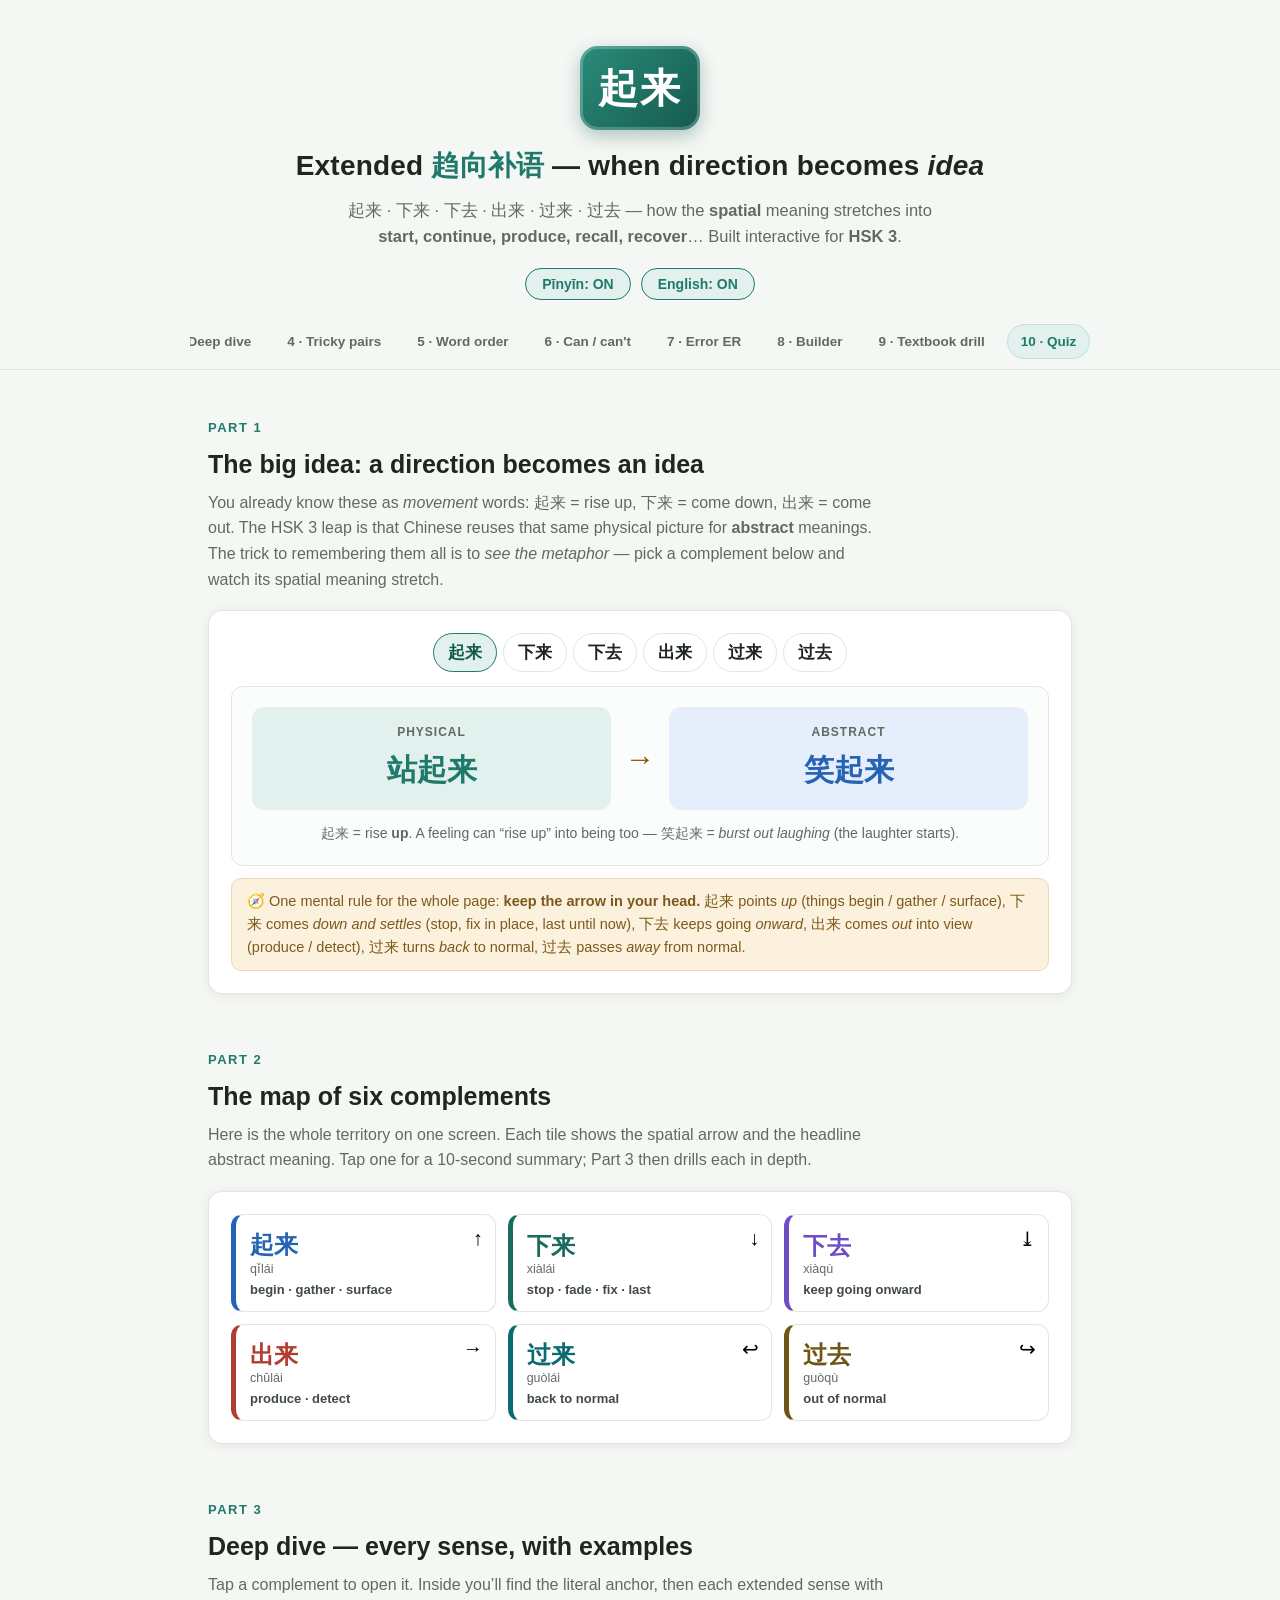
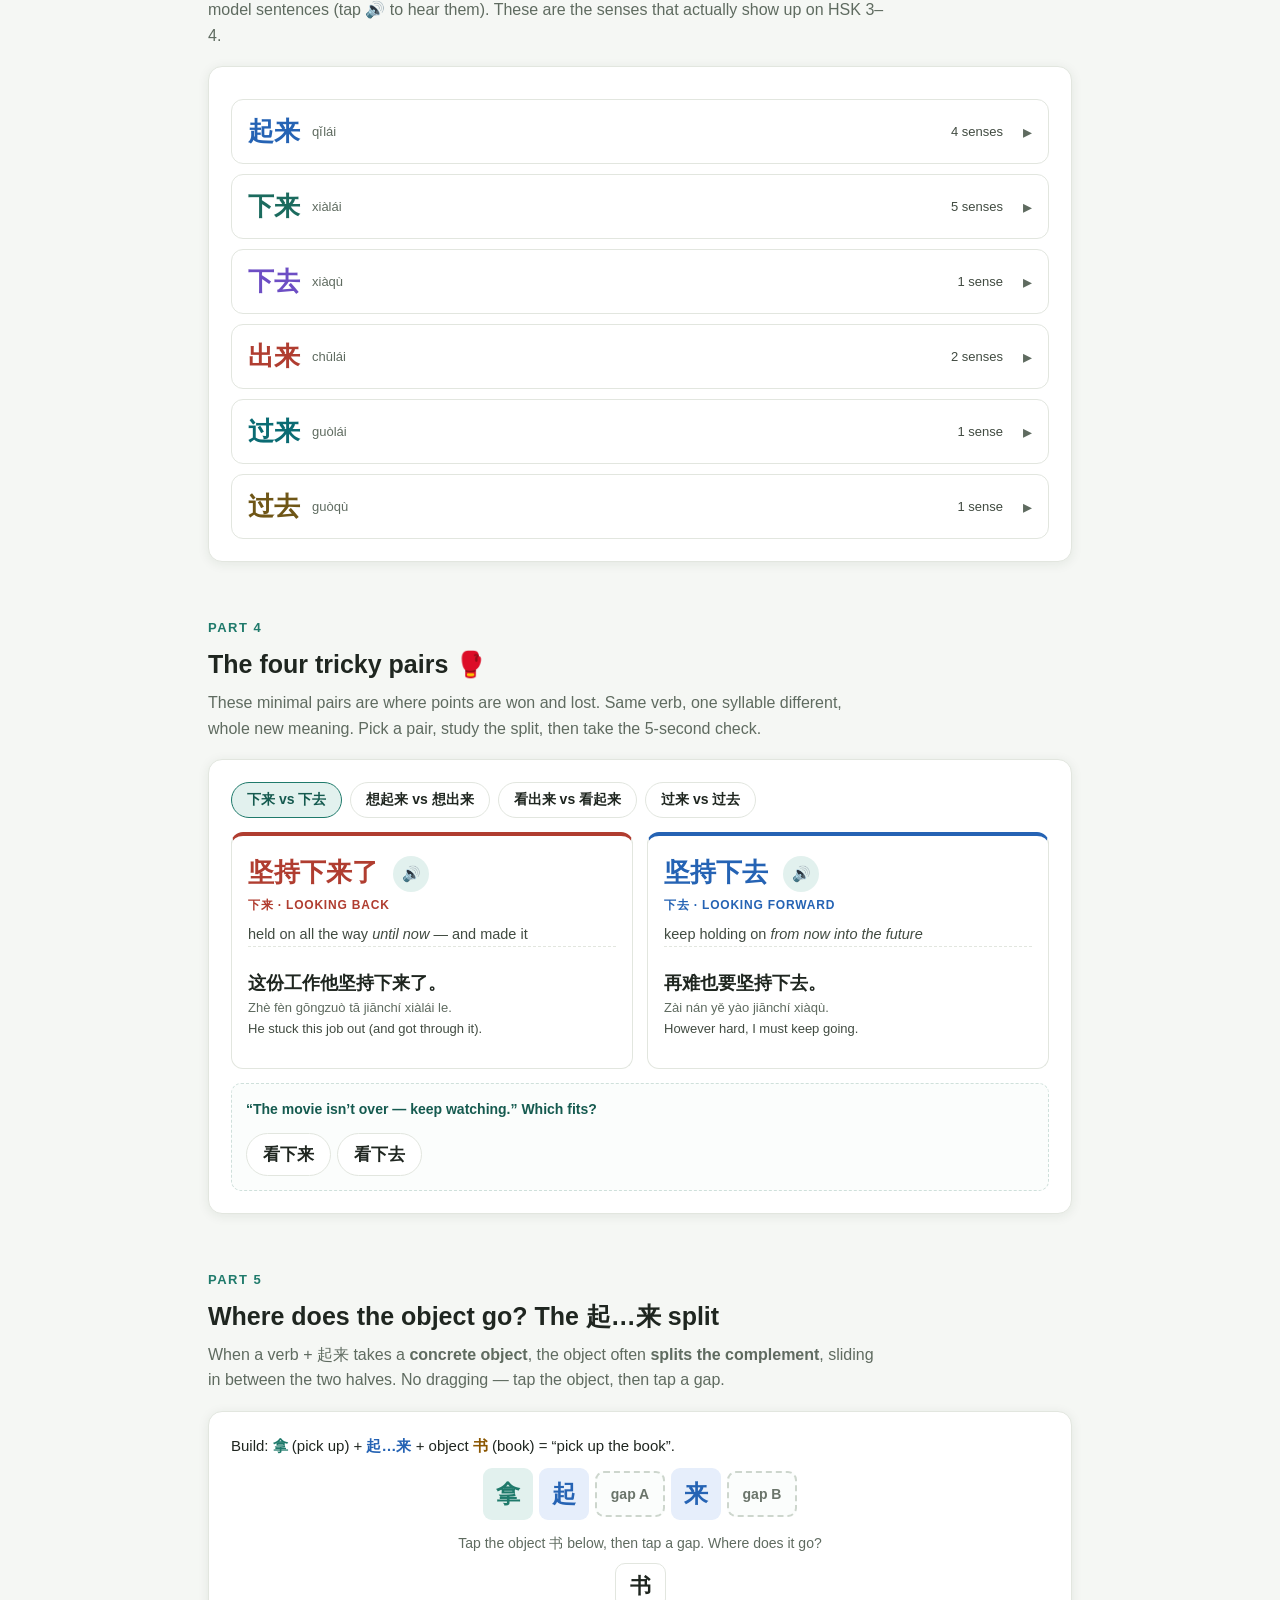
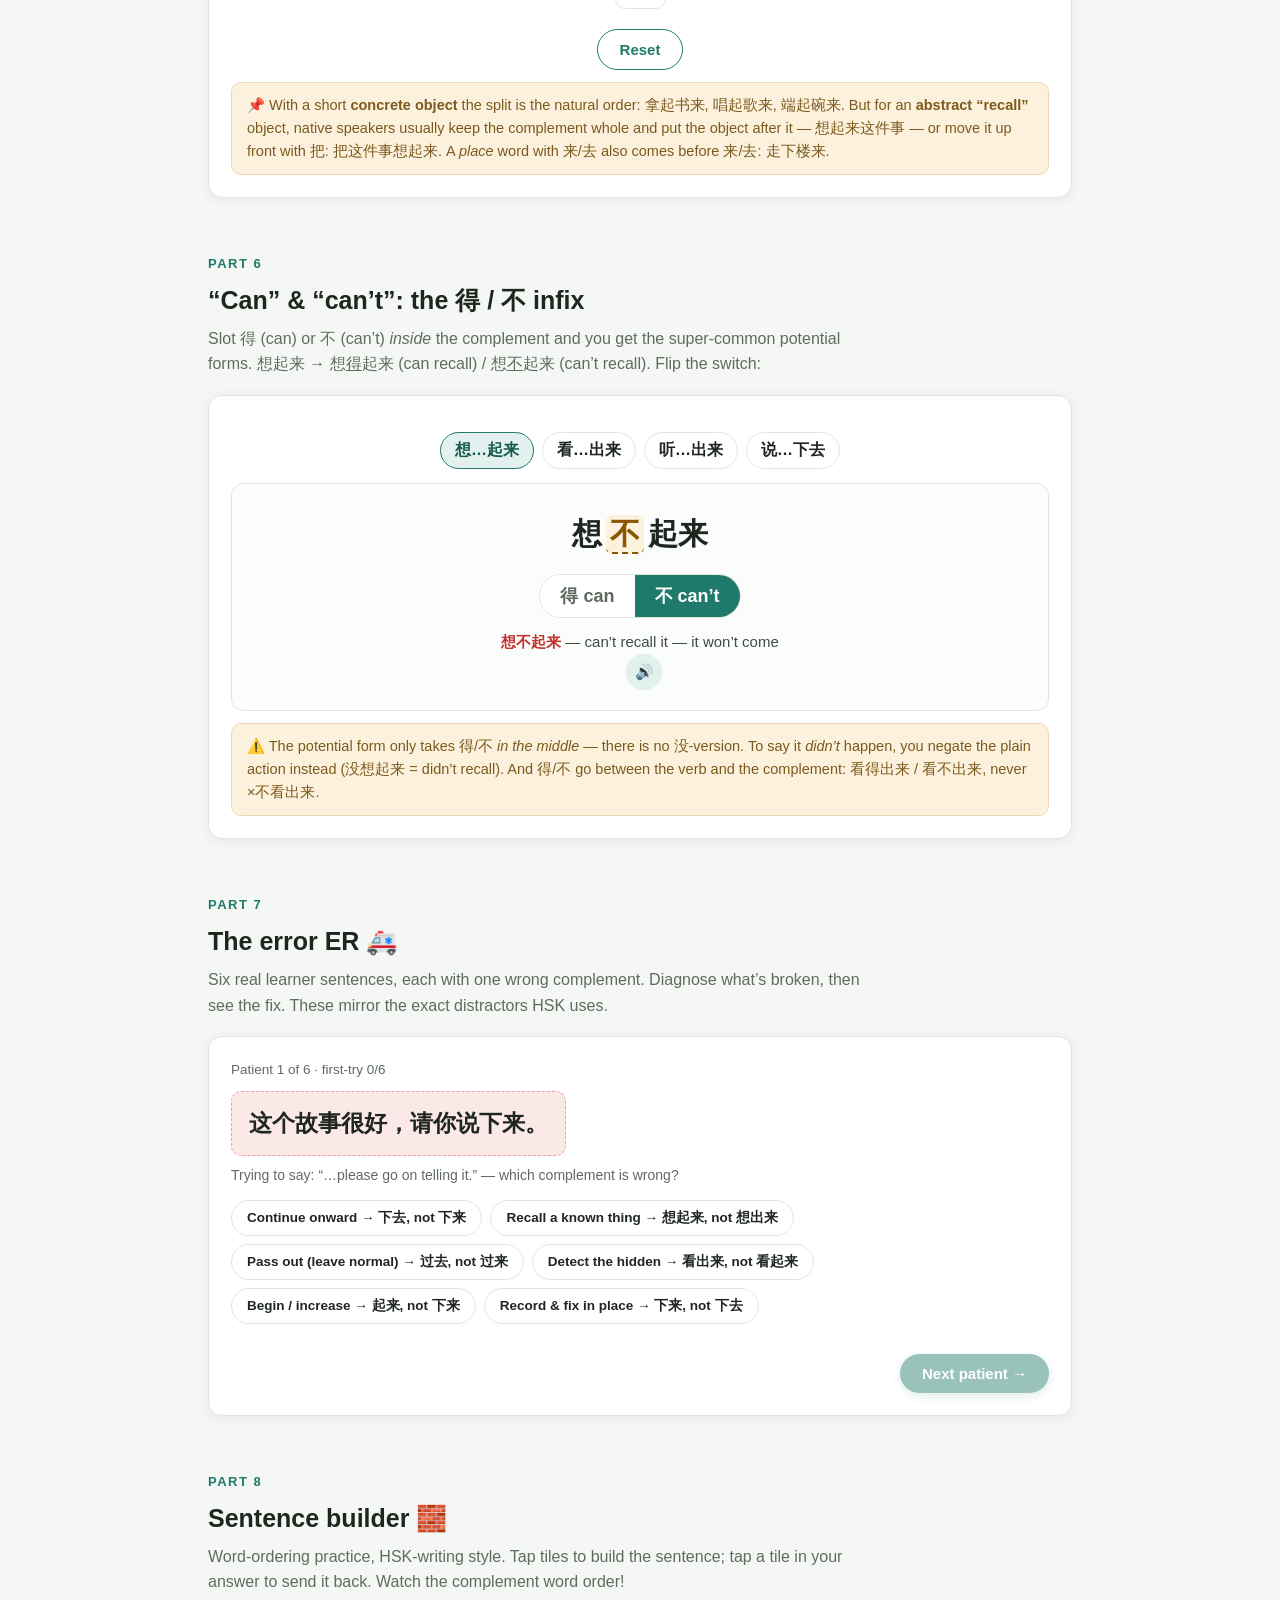
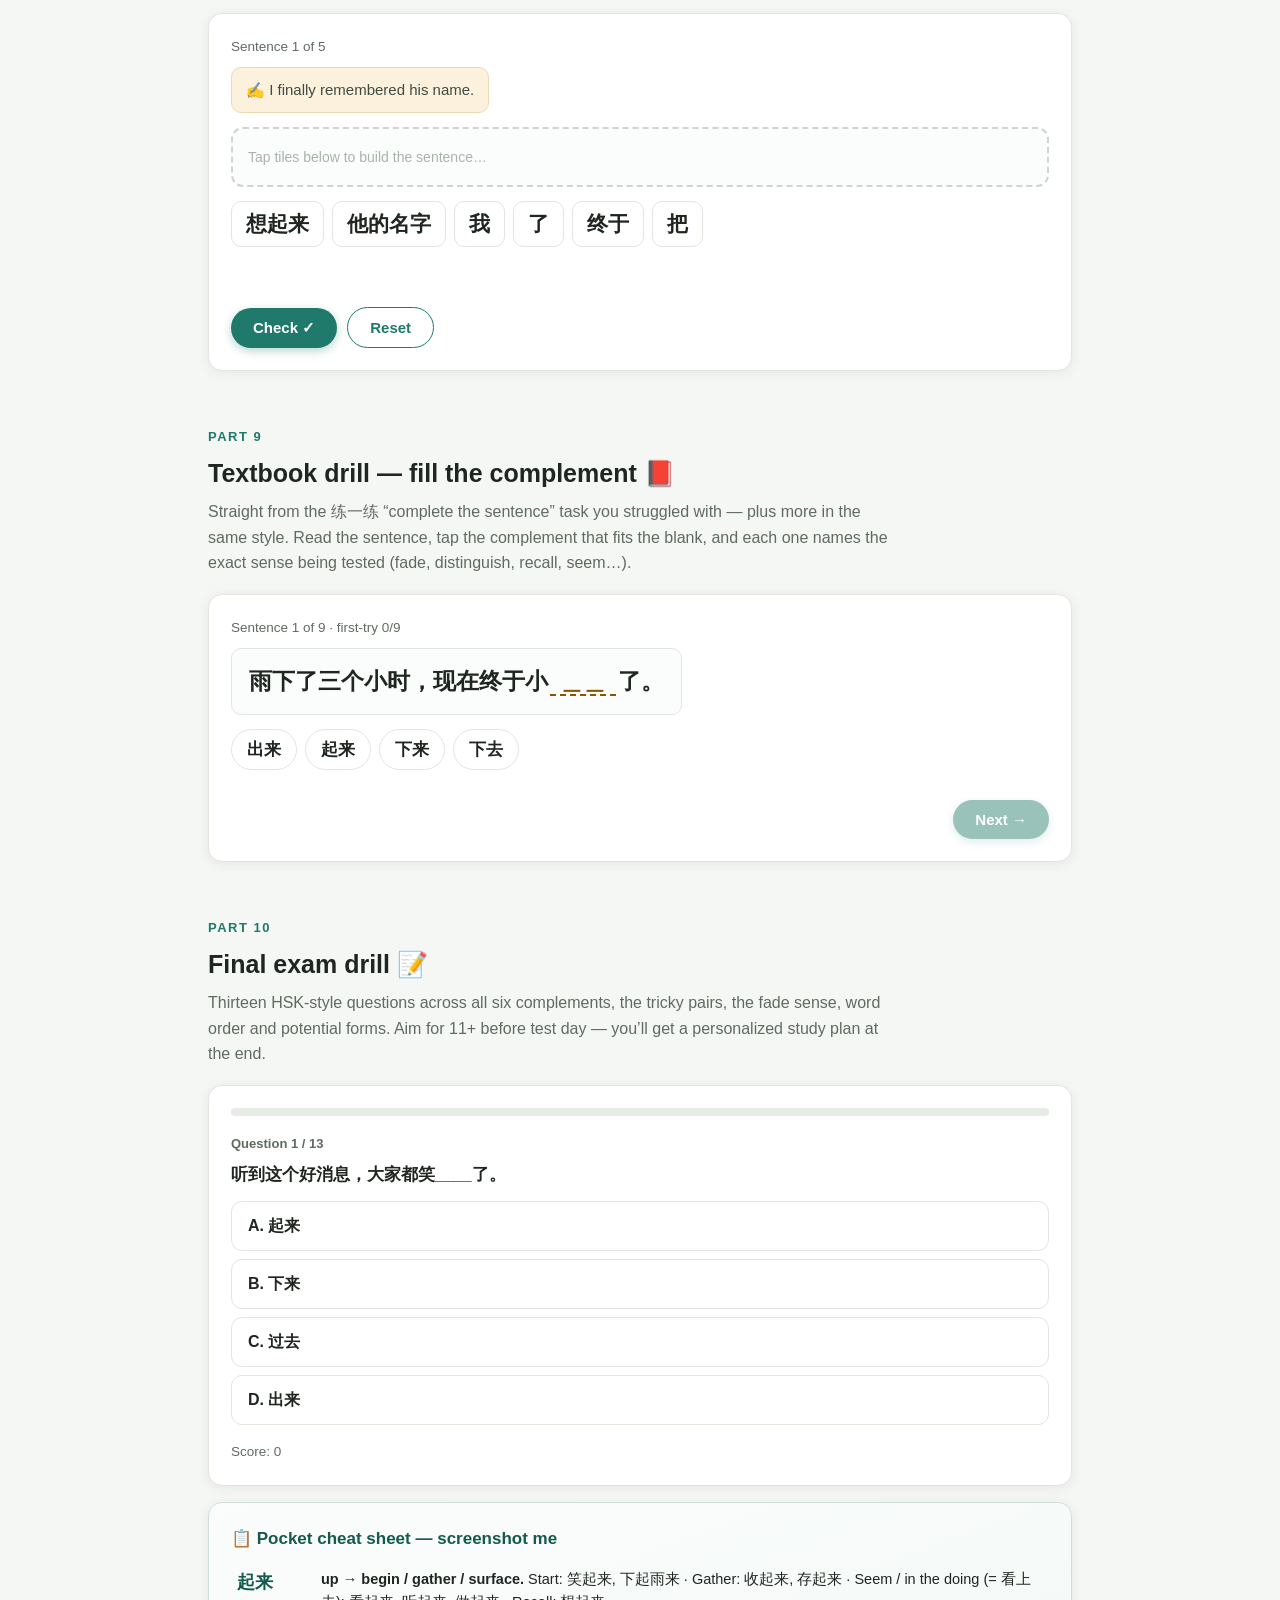
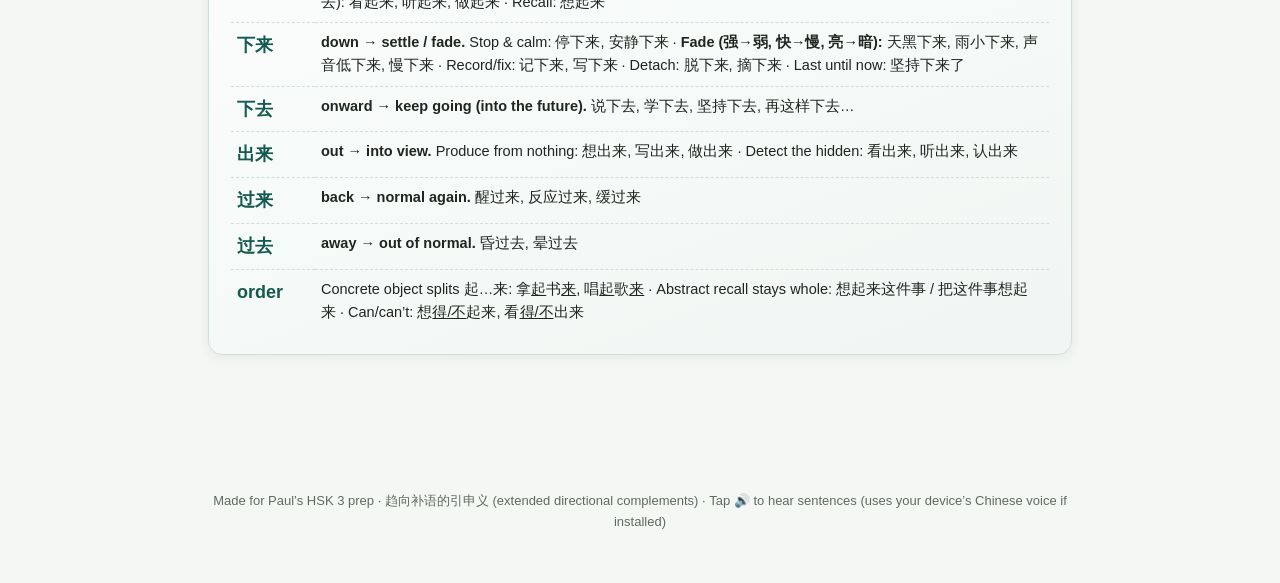
==== commit 6dc99bbf: "Add files via upload" ====
--- a/directional-complements/index.html
+++ b/directional-complements/index.html
@@ -268,6 +268,11 @@
   .cure.show{display:block;animation:fade .4s}
   .cure .good{font-family:var(--hanzi);font-size:21px;font-weight:700;color:var(--green)}
 
+  /* ---- textbook drill ---- */
+  .drill-sent{font-family:var(--hanzi);font-size:23px;font-weight:700;background:#fbfdfc;border:1.5px solid var(--line);border-radius:10px;padding:13px 17px;display:inline-block;max-width:100%;line-height:1.7}
+  .drill-sent .blank{color:var(--amber);border-bottom:2px dashed var(--amber);padding:0 10px;margin:0 2px}
+  .drill-sent .blank.filled{border-bottom-style:solid;background:var(--amber-soft);border-radius:5px}
+
   /* ---- builder ---- */
   .answer-line{
     min-height:60px;border:2px dashed #cdd6cd;border-radius:12px;margin-top:14px;padding:9px;
@@ -346,7 +351,8 @@
     <a href="#potential">6 · Can / can't</a>
     <a href="#hospital">7 · Error ER</a>
     <a href="#builder">8 · Builder</a>
-    <a href="#quiz">9 · Quiz</a>
+    <a href="#drill">9 · Textbook drill</a>
+    <a href="#quiz">10 · Quiz</a>
   </div>
 </nav>
 
@@ -494,11 +500,30 @@
   </div>
 </section>
 
-<!-- ===== 9 · QUIZ ===== -->
+<!-- ===== 9 · TEXTBOOK DRILL ===== -->
+<section id="drill">
+  <span class="kicker">Part 9</span>
+  <h2>Textbook drill — fill the complement 📕</h2>
+  <p class="lede">Straight from the 练一练 “complete the sentence” task you struggled with — plus more in the same style. Read the sentence, tap the complement that fits the blank, and each one names the exact sense being tested (fade, distinguish, recall, seem…).</p>
+  <div class="card">
+    <div class="er-count" id="drillCount"></div>
+    <div style="margin-top:10px"><span class="drill-sent zh" id="drillSent"></span></div>
+    <div class="diagnosis" id="drillOpts" aria-label="Choose the complement"></div>
+    <div class="cure" id="drillFb">
+      <div class="ex"><div class="good zh" id="drillGood"></div><div class="py" id="drillPy"></div><div class="en" id="drillEn"></div></div>
+      <div style="font-size:14.5px;color:#414b41" id="drillWhy" role="status"></div>
+    </div>
+    <div style="display:flex;justify-content:flex-end;margin-top:16px">
+      <button class="btn" id="drillNext" disabled>Next →</button>
+    </div>
+  </div>
+</section>
+
+<!-- ===== 10 · QUIZ ===== -->
 <section id="quiz">
-  <span class="kicker">Part 9</span>
+  <span class="kicker">Part 10</span>
   <h2>Final exam drill 📝</h2>
-  <p class="lede">Twelve HSK-style questions across all six complements, the tricky pairs, word order and potential forms. Aim for 10+ before test day — you’ll get a personalized study plan at the end.</p>
+  <p class="lede">Thirteen HSK-style questions across all six complements, the tricky pairs, the fade sense, word order and potential forms. Aim for 11+ before test day — you’ll get a personalized study plan at the end.</p>
   <div class="card" id="quizCard">
     <div class="quiz-progress"><div id="quizBar"></div></div>
     <div id="quizBody"></div>
@@ -507,8 +532,8 @@
   <div class="card cheat">
     <h3>📋 Pocket cheat sheet — screenshot me</h3>
     <table>
-      <tr><td>起来</td><td><strong>up → begin / gather / surface.</strong> Start: 笑起来, 下起雨来 · Gather: 收起来, 存起来 · Seem / in the doing: 看起来, 听起来, 做起来 · Recall: 想起来</td></tr>
-      <tr><td>下来</td><td><strong>down → settle here/now.</strong> Stop &amp; calm: 停下来, 安静下来 · Record/fix: 记下来, 写下来 · Detach: 脱下来, 摘下来 · Last until now: 坚持下来了</td></tr>
+      <tr><td>起来</td><td><strong>up → begin / gather / surface.</strong> Start: 笑起来, 下起雨来 · Gather: 收起来, 存起来 · Seem / in the doing (= 看上去): 看起来, 听起来, 做起来 · Recall: 想起来</td></tr>
+      <tr><td>下来</td><td><strong>down → settle / fade.</strong> Stop &amp; calm: 停下来, 安静下来 · <strong>Fade (强→弱, 快→慢, 亮→暗):</strong> 天黑下来, 雨小下来, 声音低下来, 慢下来 · Record/fix: 记下来, 写下来 · Detach: 脱下来, 摘下来 · Last until now: 坚持下来了</td></tr>
       <tr><td>下去</td><td><strong>onward → keep going (into the future).</strong> 说下去, 学下去, 坚持下去, 再这样下去…</td></tr>
       <tr><td>出来</td><td><strong>out → into view.</strong> Produce from nothing: 想出来, 写出来, 做出来 · Detect the hidden: 看出来, 听出来, 认出来</td></tr>
       <tr><td>过来</td><td><strong>back → normal again.</strong> 醒过来, 反应过来, 缓过来</td></tr>
@@ -583,7 +608,7 @@
 /* ============ 1 · METAPHOR ============ */
 var META=[
   {k:"起来",py:"qǐlái",phys:"站起来",pa:"stand up",abs:"笑起来",cap:"起来 = rise <strong>up</strong>. A feeling can “rise up” into being too — 笑起来 = <em>burst out laughing</em> (the laughter starts).",say:"笑起来"},
-  {k:"下来",py:"xiàlái",phys:"坐下来",pa:"sit down",abs:"安静下来",cap:"下来 = come <strong>down</strong> and settle. A noisy room can “settle down” too — 安静下来 = <em>quiet down</em>.",say:"安静下来"},
+  {k:"下来",py:"xiàlái",phys:"坐下来",pa:"sit down",abs:"安静下来",cap:"下来 = come <strong>down</strong> and settle. Noise, light, or speed can “come down” too — 安静下来 = <em>quiet down</em>, 天黑下来 = <em>get dark</em>, 慢下来 = <em>slow down</em> (强→弱, 快→慢).",say:"安静下来"},
   {k:"下去",py:"xiàqù",phys:"走下去",pa:"walk on down",abs:"说下去",cap:"下去 = keep heading <strong>down / onward</strong>, away from you. An action can keep going onward too — 说下去 = <em>keep talking</em>.",say:"说下去"},
   {k:"出来",py:"chūlái",phys:"走出来",pa:"walk out",abs:"想出来",cap:"出来 = come <strong>out</strong> into view. An idea can come out of your head too — 想出来 = <em>figure out / come up with</em>.",say:"想出来"},
   {k:"过来",py:"guòlái",phys:"走过来",pa:"come over",abs:"醒过来",cap:"过来 = turn <strong>back over</strong> toward you / normal. Consciousness can turn back too — 醒过来 = <em>wake up / come to</em>.",say:"醒过来"},
@@ -609,7 +634,7 @@
 /* ============ 2 · MAP ============ */
 var MAP=[
   {cls:"mc-rise",zh:"起来",py:"qǐlái",arrow:"↑",gloss:"begin · gather · surface",detail:"<strong>Spatial:</strong> rise up (站起来). <strong>Extended:</strong> an action <em>begins</em> (笑起来, 下起雨来), scattered things <em>gather up</em> (收起来, 存起来), a judgment <em>surfaces</em> when you engage a sense (看起来, 听起来), or a memory <em>comes up</em> (想起来)."},
-  {cls:"mc-settle",zh:"下来",py:"xiàlái",arrow:"↓",gloss:"stop · fix · last till now",detail:"<strong>Spatial:</strong> come down (坐下来). <strong>Extended:</strong> motion <em>settles to a stop</em> (停下来, 安静下来), something is <em>fixed in place / recorded</em> (记下来, 写下来), detaches downward (脱下来), or an effort <em>lasts from the past until now</em> (坚持下来了)."},
+  {cls:"mc-settle",zh:"下来",py:"xiàlái",arrow:"↓",gloss:"stop · fade · fix · last",detail:"<strong>Spatial:</strong> come down (坐下来). <strong>Extended:</strong> motion <em>settles to a stop</em> (停下来, 安静下来), a state <em>fades / weakens</em> — strong→weak, fast→slow, light→dark (天黑下来, 雨小下来, 声音低下来), something is <em>fixed / recorded</em> (记下来, 写下来), detaches (脱下来), or an effort <em>lasts from the past until now</em> (坚持下来了)."},
   {cls:"mc-flow",zh:"下去",py:"xiàqù",arrow:"⤓",gloss:"keep going onward",detail:"<strong>Spatial:</strong> go down & away (走下去). <strong>Extended:</strong> an already-started action <em>continues into the future</em> — 说下去 (keep talking), 学下去 (keep studying), 坚持下去 (keep at it), 再这样下去… (if this keeps up…)."},
   {cls:"mc-emerge",zh:"出来",py:"chūlái",arrow:"→",gloss:"produce · detect",detail:"<strong>Spatial:</strong> come out (走出来). <strong>Extended:</strong> something is <em>produced out of nothing</em> (想出来, 写出来, 做出来) or a hidden thing becomes <em>recognizable</em> (看出来, 听出来, 认出来)."},
   {cls:"mc-back",zh:"过来",py:"guòlái",arrow:"↩",gloss:"back to normal",detail:"<strong>Spatial:</strong> come over to you (走过来). <strong>Extended:</strong> return to a <em>normal / correct</em> state — 醒过来 (wake up), 反应过来 (it clicks), 恢复过来 (recover)."},
@@ -646,8 +671,8 @@
       E("请把玩具都收<span class='hl' style='background:var(--rise-soft);color:var(--rise)'>起来</span>。","Qǐng bǎ wánjù dōu shōu qǐlái.","Please put all the toys away.","请把玩具都收起来"),
       E("他把钱存<span class='hl' style='background:var(--rise-soft);color:var(--rise)'>起来</span>了。","Tā bǎ qián cún qǐlái le.","He saved up the money.","他把钱存起来了")
     ]},
-    {b:"C",t:"Seem / when you do it",g:"a judgment surfaces once you engage a sense or try the action",ex:[
-      E("这个菜看<span class='hl' style='background:var(--rise-soft);color:var(--rise)'>起来</span>很好吃。","Zhège cài kàn qǐlái hěn hǎochī.","This dish looks delicious.","这个菜看起来很好吃"),
+    {b:"C",t:"Seem / when you do it  (= 看上去)",g:"a judgment surfaces once you engage a sense or try the action. Note: 看起来 = 看上去, the same “seem by looking” — NOT recall",ex:[
+      E("这是你做的饭吗？看<span class='hl' style='background:var(--rise-soft);color:var(--rise)'>起来</span>很好吃 — 看<span class='hl' style='background:var(--rise-soft);color:var(--rise)'>上去</span>也很好吃。","Zhè shì nǐ zuò de fàn ma? Kàn qǐlái hěn hǎochī — kàn shàngqù yě hěn hǎochī.","Did you cook this? It looks delicious — 看起来 and 看上去 mean the same.","这是你做的饭吗看起来很好吃"),
       E("这个名字听<span class='hl' style='background:var(--rise-soft);color:var(--rise)'>起来</span>很熟悉。","Zhège míngzi tīng qǐlái hěn shúxī.","This name sounds familiar.","这个名字听起来很熟悉"),
       E("这件事说<span class='hl' style='background:var(--rise-soft);color:var(--rise)'>起来</span>容易，做<span class='hl' style='background:var(--rise-soft);color:var(--rise)'>起来</span>难。","Zhè jiàn shì shuō qǐlái róngyì, zuò qǐlái nán.","This is easy to say but hard to do.","这件事说起来容易做起来难")
     ]},
@@ -660,14 +685,19 @@
       E("车慢慢停<span class='hl' style='background:var(--settle-soft);color:var(--settle)'>下来</span>了。","Chē mànmàn tíng xiàlái le.","The car slowly came to a stop.","车慢慢停下来了"),
       E("请大家安静<span class='hl' style='background:var(--settle-soft);color:var(--settle)'>下来</span>。","Qǐng dàjiā ānjìng xiàlái.","Everyone please quiet down.","请大家安静下来")
     ]},
-    {b:"B",t:"Record / fix in place",g:"something is set down and kept",ex:[
+    {b:"B",t:"Fade / weaken — 强→弱, 快→慢, 亮→暗",g:"a state gradually dies down: getting quieter, darker, slower, lighter (your textbook’s key sense!). Mirror image: a quality that <em>grows</em> takes 起来 instead — 冷起来 getting cold, 热起来 heating up.",ex:[
+      E("雨下了三个小时，终于小<span class='hl' style='background:var(--settle-soft);color:var(--settle)'>下来</span>了。","Yǔ xià le sān ge xiǎoshí, zhōngyú xiǎo xiàlái le.","It rained for three hours, then finally eased off.","雨下了三个小时终于小下来了"),
+      E("天慢慢黑<span class='hl' style='background:var(--settle-soft);color:var(--settle)'>下来</span>了。","Tiān mànmàn hēi xiàlái le.","The sky gradually grew dark.","天慢慢黑下来了"),
+      E("听到老师的话，他的声音低<span class='hl' style='background:var(--settle-soft);color:var(--settle)'>下来</span>了。","Tīngdào lǎoshī de huà, tā de shēngyīn dī xiàlái le.","Hearing the teacher, his voice dropped (got quieter).","他的声音低下来了")
+    ]},
+    {b:"C",t:"Record / fix in place",g:"something is set down and kept",ex:[
       E("请把这个生词记<span class='hl' style='background:var(--settle-soft);color:var(--settle)'>下来</span>。","Qǐng bǎ zhège shēngcí jì xiàlái.","Please write down this new word.","请把这个生词记下来"),
       E("这么美的景色，我想拍<span class='hl' style='background:var(--settle-soft);color:var(--settle)'>下来</span>。","Zhème měi de jǐngsè, wǒ xiǎng pāi xiàlái.","Such beautiful scenery — I want to capture it (in a photo).","这么美的景色我想拍下来")
     ]},
-    {b:"C",t:"Detach (down off)",g:"taking something off, downward",ex:[
+    {b:"D",t:"Detach (down off)",g:"taking something off, downward",ex:[
       E("太热了，他把外套脱<span class='hl' style='background:var(--settle-soft);color:var(--settle)'>下来</span>了。","Tài rè le, tā bǎ wàitào tuō xiàlái le.","It's too hot, so he took off his coat.","太热了他把外套脱下来了")
     ]},
-    {b:"D",t:"Last until now",g:"an effort holds all the way from the past to the present (often + 了)",ex:[
+    {b:"E",t:"Last until now",g:"an effort holds all the way from the past to the present (often + 了)",ex:[
       E("这么难的工作，他真的坚持<span class='hl' style='background:var(--settle-soft);color:var(--settle)'>下来</span>了。","Zhème nán de gōngzuò, tā zhēnde jiānchí xiàlái le.","Such hard work, yet he really did stick it out (to the end).","这么难的工作他真的坚持下来了")
     ]}
   ]},
@@ -685,7 +715,8 @@
     ]},
     {b:"B",t:"Detect the hidden",g:"something unclear becomes recognizable",ex:[
       E("一听声音，我就听<span class='hl' style='background:var(--emerge-soft);color:var(--emerge)'>出来</span>是你了。","Yì tīng shēngyīn, wǒ jiù tīng chūlái shì nǐ le.","The moment I heard the voice, I could tell it was you.","一听声音我就听出来是你了"),
-      E("你能看<span class='hl' style='background:var(--emerge-soft);color:var(--emerge)'>出来</span>他多大吗？","Nǐ néng kàn chūlái tā duō dà ma?","Can you tell how old he is?","你能看出来他多大吗")
+      E("你能看<span class='hl' style='background:var(--emerge-soft);color:var(--emerge)'>出来</span>他多大吗？","Nǐ néng kàn chūlái tā duō dà ma?","Can you tell how old he is?","你能看出来他多大吗"),
+      E("这两种茶，我喝不<span class='hl' style='background:var(--emerge-soft);color:var(--emerge)'>出来</span>有什么不一样。","Zhè liǎng zhǒng chá, wǒ hē bu chūlái yǒu shénme bù yíyàng.","These two teas — I can't taste any difference.","这两种茶我喝不出来有什么不一样")
     ]}
   ]},
   {k:"过来",py:"guòlái",color:"var(--back)",lit:"literal: come over (toward you) — 走过来 come over, 拿过来 bring over",senses:[
@@ -915,6 +946,7 @@
         document.getElementById("erGoodEn").textContent=p.en;
         document.getElementById("erWhy").textContent="💡 "+p.why;
         erCure.classList.add("show"); erNext.disabled=false; tagZh(erCure);
+        var ew=document.getElementById("erWhy"); setTimeout(function(){ ew.textContent="💡 "+p.why; },60);
       } else { erWrongThis=true; b.classList.add("wrong"); b.disabled=true; }
     });
     erDiag.appendChild(b);
@@ -985,7 +1017,79 @@
 buildNextBtn.addEventListener("click",function(){ bi=(bi<BUILDS.length-1)?bi+1:0; renderBuild(); });
 renderBuild();
 
-/* ============ 9 · QUIZ ============ */
+/* ============ 9 · TEXTBOOK DRILL ============ */
+var DRILL=[
+  {pre:"雨下了三个小时，现在终于小",post:"了。",a:"下来",opts:["下来","起来","出来","下去"],
+   good:"雨下了三个小时，现在终于小下来了。",py:"Yǔ xià le sān ge xiǎoshí, xiànzài zhōngyú xiǎo xiàlái le.",en:"It rained for three hours; now it has finally eased off.",
+   why:"由强到弱 (strong→weak): the rain weakens, so 下来 (fade)."},
+  {pre:"你能看",post:"谁是哥哥、谁是弟弟吗？",a:"出来",opts:["出来","起来","下来","过来"],
+   good:"你能看出来谁是哥哥、谁是弟弟吗？",py:"Nǐ néng kàn chūlái shéi shì gēge, shéi shì dìdi ma?",en:"Can you tell which one is the older and which the younger brother?",
+   why:"从隐到显 — distinguishing something not obvious → 出来."},
+  {pre:"穿了这条裙子，你看",post:"只有十八岁。",a:"起来",opts:["起来","出来","下来","下去"],
+   good:"穿了这条裙子，你看起来只有十八岁。",py:"Chuān le zhè tiáo qúnzi, nǐ kàn qǐlái zhǐyǒu shíbā suì.",en:"In this skirt you look only eighteen.",
+   why:"看起来 = seem / look (= 看上去). Surface impression, not detection."},
+  {pre:"天慢慢黑",post:"了，我们快回家吧。",a:"下来",opts:["下来","出来","起来","过来"],
+   good:"天慢慢黑下来了，我们快回家吧。",py:"Tiān mànmàn hēi xiàlái le, wǒmen kuài huí jiā ba.",en:"The sky is gradually darkening — let's hurry home.",
+   why:"亮→暗 (light fading) is the same weakening idea → 下来."},
+  {pre:"我一听就听",post:"了，这是你的声音。",a:"出来",opts:["出来","起来","下来","下去"],
+   good:"我一听就听出来了，这是你的声音。",py:"Wǒ yì tīng jiù tīng chūlái le, zhè shì nǐ de shēngyīn.",en:"I could tell at once — it's your voice.",
+   why:"Recognizing the hidden by ear (从隐到显) → 出来."},
+  {pre:"对不起，我想不",post:"你的名字了。",a:"起来",opts:["起来","出来","下来","过来"],
+   good:"对不起，我想不起来你的名字了。",py:"Duìbuqǐ, wǒ xiǎng bu qǐlái nǐ de míngzi le.",en:"Sorry, I can't recall your name.",
+   why:"想不起来 = can't recall a known name (回忆). Potential negative of 想起来."},
+  {pre:"这两种茶，我喝不",post:"有什么不一样。",a:"出来",opts:["出来","起来","下来","下去"],
+   good:"这两种茶，我喝不出来有什么不一样。",py:"Zhè liǎng zhǒng chá, wǒ hē bu chūlái yǒu shénme bù yíyàng.",en:"I can't taste any difference between these two teas.",
+   why:"Distinguishing by taste (分辨/识别) → 出来. Even tasting counts as 'detecting the hidden'."},
+  {pre:"跑了这么久，他的速度终于慢",post:"了。",a:"下来",opts:["下来","下去","出来","起来"],
+   good:"跑了这么久，他的速度终于慢下来了。",py:"Pǎo le zhème jiǔ, tā de sùdù zhōngyú màn xiàlái le.",en:"After running so long, his pace finally slowed.",
+   why:"由快到慢 (fast→slow) → 下来. (Not 下去, which would mean 'keep getting slower and slower'.)"},
+  {pre:"他今天一句话也没说，看",post:"有点儿不高兴。",a:"起来",opts:["起来","出来","下来","过来"],
+   good:"他今天一句话也没说，看起来有点儿不高兴。",py:"Tā jīntiān yí jù huà yě méi shuō, kàn qǐlái yǒudiǎnr bù gāoxìng.",en:"He didn't say a word today; he seems a bit unhappy.",
+   why:"看起来 = evaluate by looking (= 看上去), not recall and not detection."}
+];
+var di=0, drillDone=false, drillWrongThis=false, drillScore=0;
+var drillSent=document.getElementById("drillSent"), drillOpts=document.getElementById("drillOpts"),
+    drillFb=document.getElementById("drillFb"), drillNext=document.getElementById("drillNext");
+function renderDrill(){
+  var d=DRILL[di]; drillDone=false; drillWrongThis=false;
+  document.getElementById("drillCount").textContent="Sentence "+(di+1)+" of "+DRILL.length+"   ·   first-try "+drillScore+"/"+DRILL.length;
+  drillSent.innerHTML=d.pre+'<span class="blank" id="drillBlank" aria-label="blank to fill">＿＿</span>'+d.post;
+  drillFb.classList.remove("show"); drillNext.disabled=true;
+  drillNext.textContent=(di===DRILL.length-1)?"Done ✓":"Next →";
+  drillOpts.innerHTML="";
+  shuffle(d.opts.map(function(_,k){return k;})).forEach(function(k){
+    var o=d.opts[k];
+    var b=document.createElement("button"); b.className="diag-btn zh"; b.textContent=o; b.setAttribute("lang","zh-Hans");
+    b.style.fontSize="17px";
+    b.addEventListener("click",function(){
+      if(drillDone) return;
+      if(o===d.a){
+        drillDone=true; b.classList.add("right");
+        if(!drillWrongThis) drillScore++;
+        document.getElementById("drillCount").textContent="Sentence "+(di+1)+" of "+DRILL.length+"   ·   first-try "+drillScore+"/"+DRILL.length;
+        var bl=document.getElementById("drillBlank"); bl.textContent=d.a; bl.classList.add("filled"); bl.setAttribute("aria-label",d.a);
+        Array.prototype.forEach.call(drillOpts.children,function(x){ if(x!==b) x.disabled=true; });
+        document.getElementById("drillGood").innerHTML=d.good+spk(d.good.replace(/，|。|？|！|、/g,""));
+        document.getElementById("drillPy").textContent=d.py;
+        document.getElementById("drillEn").textContent=d.en;
+        document.getElementById("drillWhy").textContent="💡 "+d.why;
+        drillFb.classList.add("show"); drillNext.disabled=false; tagZh(drillFb); speak(d.good.replace(/，|。|？|！|、/g,""));
+        var dw=document.getElementById("drillWhy"); setTimeout(function(){ dw.textContent="💡 "+d.why; },60);
+      } else { drillWrongThis=true; b.classList.add("wrong"); b.disabled=true; }
+    });
+    drillOpts.appendChild(b);
+  });
+  tagZh(drillSent);
+}
+drillNext.addEventListener("click",function(){
+  if(di===DRILL.length-1){
+    var fin=drillScore; di=0; drillScore=0; renderDrill();
+    document.getElementById("drillCount").textContent="All "+DRILL.length+" done 🎉 — first-try "+fin+"/"+DRILL.length+". Round 2: Sentence 1 of "+DRILL.length;
+  } else { di++; renderDrill(); }
+});
+renderDrill();
+
+/* ============ 10 · QUIZ ============ */
 var QUIZ=[
   {q:"听到这个好消息，大家都笑____了。",r:"qilai",opts:["起来","下来","出来","过去"],a:0,why:"起来 marks the start of an action — the laughter begins. (inchoative)",say:"大家都笑起来了"},
   {q:"老师说的话，请你们都记____。",r:"xialai",opts:["下来","下去","起来","出来"],a:0,why:"记下来 = write down / fix in place. 下来 settles information so it stays.",say:"请你们都记下来"},
@@ -998,7 +1102,8 @@
   {q:"听到那个坏消息，她难过得晕____了。",r:"guo",opts:["过去","过来","下来","起来"],a:0,why:"晕过去 = pass out, leaving the normal state — the opposite of 过来.",say:"她难过得晕过去了"},
   {q:"“pick up the book” — which word order is correct?",r:"order",opts:["拿起书来","拿书起来","起拿书来","拿起来书吗"],a:0,why:"A short concrete object splits 起…来: 拿 + 起 + 书 + 来. (For abstract “recall”, keep it whole: 想起来这件事 / 把这件事想起来。)",say:"拿起书来"},
   {q:"这个字太难，我怎么也想____他怎么写。",r:"order",opts:["不起来","不出来","不下去","不过来"],a:0,why:"Potential negative 想不起来 = can’t recall. 得/不 go inside the complement.",say:"我怎么也想不起来"},
-  {q:"这么难的工作，他真的坚持____了。",r:"xialai",opts:["下来","下去","起来","出来"],a:0,why:"坚持下来了 = held on all the way until now and made it (past→present, completed).",say:"他真的坚持下来了"}
+  {q:"这么难的工作，他真的坚持____了。",r:"xialai",opts:["下来","下去","起来","出来"],a:0,why:"坚持下来了 = held on all the way until now and made it (past→present, completed).",say:"他真的坚持下来了"},
+  {q:"外面的声音慢慢小____了，孩子睡着了。",r:"xialai",opts:["下来","下去","起来","出来"],a:0,why:"由强到弱 (strong→weak): the noise fades, so 下来. This is the “fade/weaken” sense — 天黑下来, 声音低下来, 慢下来.",say:"外面的声音慢慢小下来了"}
 ];
 var RULE_INFO={
   qilai:{label:"起来 — begin / gather / seem / recall",href:"#deep"},
@@ -1052,9 +1157,9 @@
 function renderResult(){
   quizBar.style.width="100%";
   var msg,emoji;
-  if(score>=11){ msg="补语 master! Exam-day form."; emoji="🏆"; }
-  else if(score>=9){ msg="Strong — a quick look at the senses you missed and you're set."; emoji="💪"; }
-  else if(score>=6){ msg="Good base. Re-run the deep dive and the tricky pairs, then retry."; emoji="📖"; }
+  if(score>=12){ msg="补语 master! Exam-day form."; emoji="🏆"; }
+  else if(score>=10){ msg="Strong — a quick look at the senses you missed and you're set."; emoji="💪"; }
+  else if(score>=7){ msg="Good base. Re-run the deep dive and the tricky pairs, then retry."; emoji="📖"; }
   else { msg="No stress — start from the map and the metaphor, then build back up."; emoji="🌱"; }
   var counts={}; missed.forEach(function(r){ counts[r]=(counts[r]||0)+1; });
   var rows=Object.keys(counts).map(function(r){
